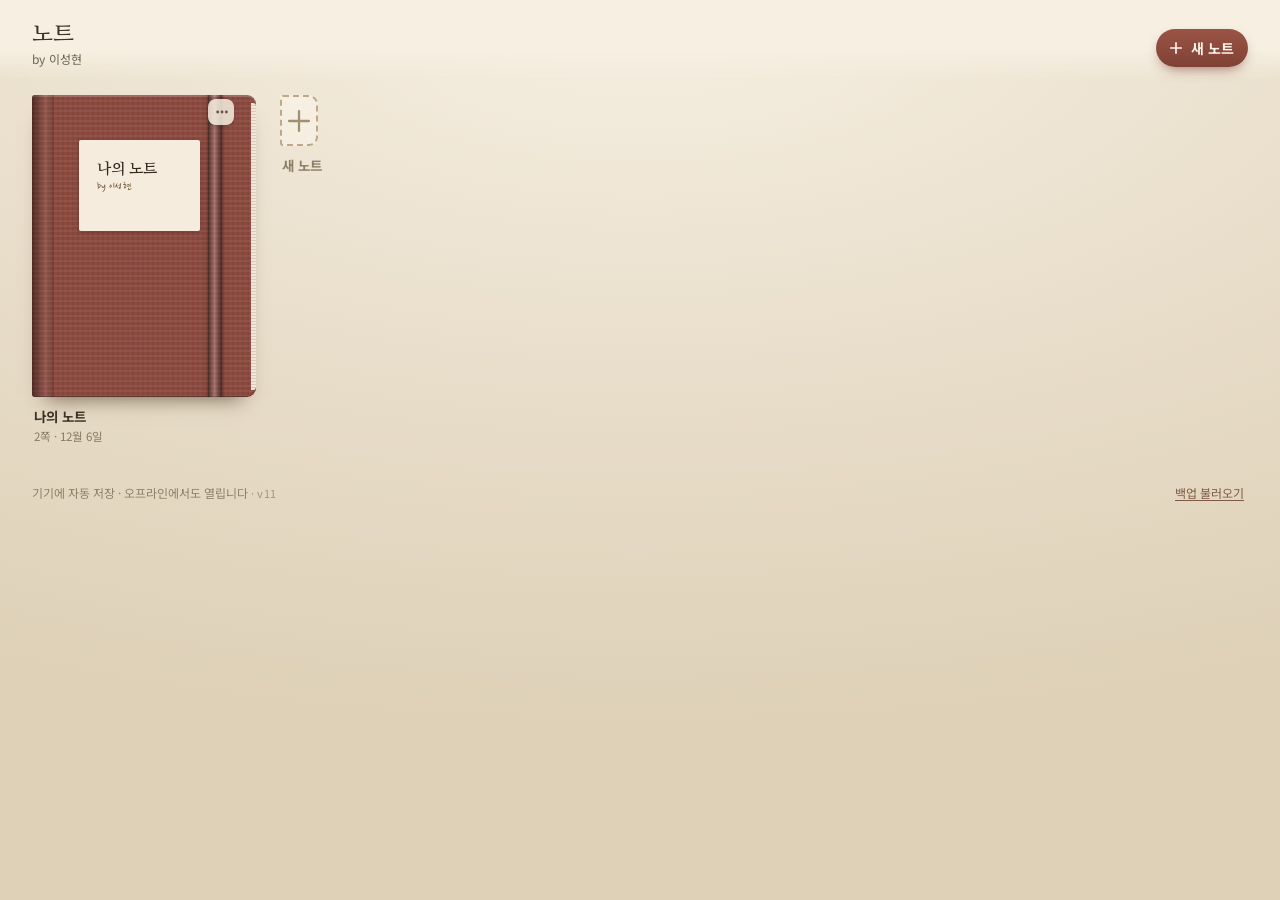
==== index.html @ e2343efb "하단 바를 넓은 화면(540px~)에서 한 줄로 압축(v11) — 색·굵기 팝오버, 보기 순환 버튼, 캐시 v11" ====
<!doctype html>
<html lang="ko">
<head>
<meta charset="utf-8" />
<meta name="viewport" content="width=device-width, initial-scale=1, maximum-scale=1, viewport-fit=cover" />
<title>노트</title>
<meta name="theme-color" content="#f3ece0" />
<meta name="description" content="종이 노트 감성의 타이핑 + 손그림 노트. 오프라인에서도 열리는 나만의 노트." />
<link rel="manifest" href="manifest.json" />
<link rel="icon" href="icon-192.png" />
<link rel="apple-touch-icon" href="apple-touch-icon.png" />
<meta name="apple-mobile-web-app-capable" content="yes" />
<meta name="mobile-web-app-capable" content="yes" />
<meta name="apple-mobile-web-app-status-bar-style" content="default" />
<meta name="apple-mobile-web-app-title" content="노트" />
<link rel="preconnect" href="https://fonts.googleapis.com" />
<link rel="preconnect" href="https://fonts.gstatic.com" crossorigin />
<link href="https://fonts.googleapis.com/css2?family=Noto+Sans+KR:wght@400;500;700&family=Nanum+Myeongjo:wght@400;700&family=Nanum+Pen+Script&family=Gaegu:wght@400;700&family=Gowun+Dodum&display=swap" rel="stylesheet" />
<link rel="stylesheet" href="styles.css?v=11" />
</head>
<body>

<svg id="sprite" aria-hidden="true" focusable="false">
  <symbol id="i-cursor" viewBox="0 0 24 24"><path d="M5 3.5 19 11l-6.2 1.2L10 18.5z"/><path d="M4.5 4.5 18 11.4"/></symbol>
  <symbol id="i-text" viewBox="0 0 24 24"><path d="M5 6.5V5h14v1.5"/><path d="M12 5v14"/><path d="M8.5 19h7"/></symbol>
  <symbol id="i-pen" viewBox="0 0 24 24"><path d="M3 21l4.2-1.1L20 7.1 16.9 4 4.1 16.8 3 21z"/><path d="M15.2 5.7 18.3 8.8"/></symbol>
  <symbol id="i-hl" viewBox="0 0 24 24"><path d="M4 20h7"/><path d="M8.5 16.5 16 9l-3-3-7.5 7.5z"/><path d="M16 9l2.6-2.6a2.1 2.1 0 0 0-3-3L13 6l3 3z"/></symbol>
  <symbol id="i-eraser" viewBox="0 0 24 24"><path d="M9.5 19.5 3.9 14a1.6 1.6 0 0 1 0-2.3l6.6-6.6a1.6 1.6 0 0 1 2.3 0l4.6 4.6a1.6 1.6 0 0 1 0 2.3l-6.4 6.4z"/><path d="M6.6 10.6 13 17"/><path d="M9.5 19.5H20"/></symbol>
  <symbol id="i-undo" viewBox="0 0 24 24"><path d="M9 14 4 9l5-5"/><path d="M4 9h9.5a6.5 6.5 0 0 1 0 13H8"/></symbol>
  <symbol id="i-redo" viewBox="0 0 24 24"><path d="m15 14 5-5-5-5"/><path d="M20 9h-9.5a6.5 6.5 0 0 0 0 13H16"/></symbol>
  <symbol id="i-plus" viewBox="0 0 24 24"><path d="M12 5v14"/><path d="M5 12h14"/></symbol>
  <symbol id="i-search" viewBox="0 0 24 24"><circle cx="10.5" cy="10.5" r="6"/><path d="m15 15 5 5"/></symbol>
  <symbol id="i-toc" viewBox="0 0 24 24"><path d="M4 6h16"/><path d="M4 12h16"/><path d="M4 18h16"/></symbol>
  <symbol id="i-more" viewBox="0 0 24 24"><circle cx="5.5" cy="12" r="1.3"/><circle cx="12" cy="12" r="1.3"/><circle cx="18.5" cy="12" r="1.3"/></symbol>
  <symbol id="i-back" viewBox="0 0 24 24"><path d="M14.5 19 7.5 12l7-7"/></symbol>
  <symbol id="i-left" viewBox="0 0 24 24"><path d="M14.5 19 7.5 12l7-7"/></symbol>
  <symbol id="i-right" viewBox="0 0 24 24"><path d="m9.5 19 7-7-7-7"/></symbol>
  <symbol id="i-check" viewBox="0 0 24 24"><path d="m4.5 12.5 5 5 10-11"/></symbol>
  <symbol id="i-list" viewBox="0 0 24 24"><path d="m4 7 1.6 1.6L8.5 5.7"/><path d="m4 16 1.6 1.6 2.9-2.9"/><path d="M11.5 7.5H20"/><path d="M11.5 16.5H20"/></symbol>
  <symbol id="i-cal" viewBox="0 0 24 24"><rect x="3.5" y="5.5" width="17" height="15" rx="2.5"/><path d="M3.5 10.2h17"/><path d="M8 3.5v4"/><path d="M16 3.5v4"/></symbol>
  <symbol id="i-img" viewBox="0 0 24 24"><rect x="3.5" y="4.5" width="17" height="15" rx="2.5"/><circle cx="9" cy="10" r="1.7"/><path d="m4.5 18 5-5.2 4 4.2 2.6-2.6 4.4 4.4"/></symbol>
  <symbol id="i-trash" viewBox="0 0 24 24"><path d="M4.5 6.5h15"/><path d="M9.5 6.5V4h5v2.5"/><path d="M6.5 6.5 7.5 20h9l1-13.5"/><path d="M10.5 10v6"/><path d="M13.5 10v6"/></symbol>
  <symbol id="i-close" viewBox="0 0 24 24"><path d="m6 6 12 12"/><path d="m18 6-12 12"/></symbol>
  <symbol id="i-down" viewBox="0 0 24 24"><path d="M12 4v11"/><path d="m7.5 11 4.5 4.5L16.5 11"/><path d="M5 20h14"/></symbol>
  <symbol id="i-up" viewBox="0 0 24 24"><path d="M12 20V9"/><path d="M7.5 13 12 8.5l4.5 4.5"/><path d="M5 4h14"/></symbol>
  <symbol id="i-print" viewBox="0 0 24 24"><path d="M7 9V4h10v5"/><rect x="3.5" y="9" width="17" height="7.5" rx="2"/><path d="M7 16.5h10V21H7z"/></symbol>
  <symbol id="i-gear" viewBox="0 0 24 24"><circle cx="12" cy="12" r="3.2"/><path d="M12 3.5v2M12 18.5v2M3.5 12h2M18.5 12h2M6 6l1.4 1.4M16.6 16.6 18 18M18 6l-1.4 1.4M7.4 16.6 6 18"/></symbol>
  <symbol id="i-book" viewBox="0 0 24 24"><path d="M4 5.5A2 2 0 0 1 6 3.5h13v17H6a2 2 0 0 0-2 2z"/><path d="M4 18.5A2 2 0 0 1 6 16.5h13"/></symbol>
  <symbol id="i-fullscreen" viewBox="0 0 24 24"><path d="M9.5 3.5H3.5v6"/><path d="M14.5 3.5h6v6"/><path d="M14.5 20.5h6v-6"/><path d="M9.5 20.5h-6v-6"/></symbol>
  <symbol id="i-unfullscreen" viewBox="0 0 24 24"><path d="M3.5 9.5h6v-6"/><path d="M20.5 9.5h-6v-6"/><path d="M20.5 14.5h-6v6"/><path d="M3.5 14.5h6v6"/></symbol>
  <symbol id="i-grip" viewBox="0 0 24 24"><circle cx="9" cy="7" r="1.2"/><circle cx="15" cy="7" r="1.2"/><circle cx="9" cy="12" r="1.2"/><circle cx="15" cy="12" r="1.2"/><circle cx="9" cy="17" r="1.2"/><circle cx="15" cy="17" r="1.2"/></symbol>
</svg>

<div id="app">

  <!-- ═══════════ 책장 ═══════════ -->
  <section id="shelfView" class="view shelf-view">
    <header class="shelf-head">
      <div class="shelf-title">
        <div class="brand">노트</div>
        <div class="brand-sub">by 이성현</div>
      </div>
      <button id="btnNewBook" class="btn-new" type="button">
        <svg class="ico"><use href="#i-plus"/></svg><span>새 노트</span>
      </button>
    </header>
    <div id="bookGrid" class="book-grid" role="list"></div>
    <div id="shelfEmpty" class="shelf-empty" hidden>
      <p>아직 노트가 없어요.</p>
      <button class="btn-new" type="button" id="btnNewBook2">
        <svg class="ico"><use href="#i-plus"/></svg><span>첫 노트 만들기</span>
      </button>
    </div>
    <footer class="shelf-foot">
      <span class="shelf-hint">기기에 자동 저장 · 오프라인에서도 열립니다<span id="appVer" class="app-version">· v11</span></span>
      <button id="btnImportTop" class="link-btn" type="button">백업 불러오기</button>
    </footer>
  </section>

  <!-- ═══════════ 노트 ═══════════ -->
  <section id="noteView" class="view note-view" hidden>
    <header class="note-head">
      <button id="btnBack" class="icon-btn" type="button" aria-label="책장으로">
        <svg class="ico"><use href="#i-back"/></svg>
      </button>
      <div class="note-title-wrap">
        <div id="noteTitle" class="note-title" tabindex="0" role="button" aria-label="노트 제목 바꾸기">노트</div>
        <div id="noteSub" class="note-sub">1쪽</div>
      </div>
      <button id="btnSearch" class="icon-btn" type="button" aria-label="검색">
        <svg class="ico"><use href="#i-search"/></svg>
      </button>
      <button id="btnToc" class="icon-btn" type="button" aria-label="목차">
        <svg class="ico"><use href="#i-toc"/></svg>
      </button>
      <button id="btnMenu" class="icon-btn" type="button" aria-label="더보기">
        <svg class="ico"><use href="#i-more"/></svg>
      </button>
      <button id="btnBarsCollapse" class="icon-btn" type="button" aria-label="바 접기" title="바 접기 (전체 화면)">
        <svg class="ico"><use href="#i-fullscreen"/></svg>
      </button>
    </header>

    <div id="stage" class="stage">
      <div id="spread" class="spread"></div>
    </div>

    <div class="toolbar">
      <div class="tools" role="toolbar" aria-label="도구">
        <button class="tool" data-tool="select" type="button" aria-label="선택/이동">
          <svg class="ico"><use href="#i-cursor"/></svg><span>선택</span>
        </button>
        <button class="tool" data-tool="text" type="button" aria-label="타이핑">
          <svg class="ico"><use href="#i-text"/></svg><span>타이핑</span>
        </button>
        <button class="tool" data-tool="pen" type="button" aria-label="펜">
          <svg class="ico"><use href="#i-pen"/></svg><span>펜</span>
        </button>
        <button class="tool" data-tool="hl" type="button" aria-label="형광펜">
          <svg class="ico"><use href="#i-hl"/></svg><span>형광펜</span>
        </button>
        <button class="tool" data-tool="eraser" type="button" aria-label="지우개">
          <svg class="ico"><use href="#i-eraser"/></svg><span>지우개</span>
        </button>
        <button id="btnStyle" class="tool style-btn" type="button" aria-label="색·굵기" aria-haspopup="dialog" aria-expanded="false" title="색·굵기">
          <span class="style-prev"><span class="style-dot"></span></span>
          <span class="style-cap">색</span>
        </button>
        <span class="tool-sep" aria-hidden="true"></span>
        <button id="btnInsert" class="tool" type="button" aria-label="삽입">
          <svg class="ico"><use href="#i-plus"/></svg><span>삽입</span>
        </button>
        <span class="tool-grow"></span>
        <button id="btnUndo" class="tool" type="button" aria-label="실행 취소">
          <svg class="ico"><use href="#i-undo"/></svg>
        </button>
        <button id="btnRedo" class="tool" type="button" aria-label="다시 실행">
          <svg class="ico"><use href="#i-redo"/></svg>
        </button>
      </div>
      <div id="optRow" class="opt-row"></div>
      <div class="pager">
        <div class="pager-nav">
          <button id="btnPrev" class="page-btn" type="button" aria-label="이전 페이지">
            <svg class="ico"><use href="#i-left"/></svg>
          </button>
          <button id="pageLabel" class="page-label" type="button">1 / 2</button>
          <button id="btnNext" class="page-btn" type="button" aria-label="다음 페이지">
            <svg class="ico"><use href="#i-right"/></svg>
          </button>
          <button id="btnAddPage" class="page-add" type="button">
            <svg class="ico"><use href="#i-plus"/></svg><span>쪽</span>
          </button>
        </div>
        <div id="viewSwitch" class="view-switch" role="group" aria-label="보기 방식">
          <button type="button" data-view="auto" aria-pressed="true" title="화면 크기에 맞춰 자동">자동</button>
          <button type="button" data-view="two" aria-pressed="false" title="두 쪽 나란히">2쪽</button>
          <button type="button" data-view="one" aria-pressed="false" title="한 쪽만">1쪽</button>
        </div>
        <button id="btnViewCycle" class="view-cycle" type="button" aria-label="보기 방식 바꾸기" title="보기 방식 바꾸기">2쪽</button>
      </div>
    </div>

    <button id="btnBarsExpand" class="bars-restore" type="button" aria-label="바 펴기" title="바 펴기">
      <svg class="ico"><use href="#i-unfullscreen"/></svg><span>바 펴기</span>
    </button>
  </section>
</div>

<!-- ═══════════ 오버레이 ═══════════ -->
<div id="scrim" class="scrim" hidden></div>

<!-- 삽입 메뉴 -->
<div id="insertMenu" class="popover" hidden>
  <button type="button" data-insert="check"><svg class="ico"><use href="#i-list"/></svg>체크리스트</button>
  <button type="button" data-insert="date"><svg class="ico"><use href="#i-cal"/></svg>오늘 날짜</button>
  <button type="button" data-insert="photo"><svg class="ico"><use href="#i-img"/></svg>사진</button>
</div>

<!-- 더보기 메뉴 -->
<div id="moreMenu" class="popover" hidden>
  <button type="button" data-more="settings"><svg class="ico"><use href="#i-gear"/></svg>노트 설정</button>
  <button type="button" data-more="png"><svg class="ico"><use href="#i-img"/></svg>현재 페이지 PNG</button>
  <button type="button" data-more="print"><svg class="ico"><use href="#i-print"/></svg>인쇄 / PDF</button>
  <button type="button" data-more="export"><svg class="ico"><use href="#i-down"/></svg>백업 내보내기 (JSON)</button>
  <button type="button" data-more="import"><svg class="ico"><use href="#i-up"/></svg>백업 불러오기</button>
  <hr />
  <button type="button" data-more="delete" class="danger"><svg class="ico"><use href="#i-trash"/></svg>노트 삭제</button>
</div>

<!-- 색·굵기 팝오버(넓은 화면에서 하단 바를 한 줄로 쓰기 위해) -->
<div id="stylePopover" class="style-popover" role="dialog" aria-label="색·굵기" hidden></div>

<!-- 표지 ⋯ 메뉴 -->
<div id="bookMenu" class="popover" hidden>
  <button type="button" data-book="rename"><svg class="ico"><use href="#i-text"/></svg>이름 바꾸기</button>
  <button type="button" data-book="design"><svg class="ico"><use href="#i-gear"/></svg>표지 · 속지</button>
  <button type="button" data-book="delete" class="danger"><svg class="ico"><use href="#i-trash"/></svg>노트 삭제</button>
</div>

<!-- 노트 설정 시트 -->
<div id="settingsSheet" class="sheet" hidden>
  <div class="sheet-head">
    <h3>노트 설정</h3>
    <button class="icon-btn" type="button" data-close-sheet aria-label="닫기">
      <svg class="ico"><use href="#i-close"/></svg>
    </button>
  </div>
  <div class="sheet-body">
    <label class="field">
      <span>제목</span>
      <input id="setTitle" type="text" maxlength="40" autocomplete="off" />
    </label>

    <div class="field">
      <span>표지 색</span>
      <div id="setColors" class="swatches cover-swatches"></div>
    </div>

    <div class="field">
      <span>표지 무늬</span>
      <div id="setPatterns" class="chips patterns"></div>
    </div>

    <div class="field">
      <span>속지</span>
      <div id="setPaper" class="chips papers"></div>
    </div>

    <div class="field">
      <span>종이색</span>
      <div id="setPaperColor" class="chips paper-colors"></div>
    </div>
    <p class="hint">속지와 종이색은 이 노트의 모든 쪽에 똑같이 적용됩니다.</p>
  </div>
</div>

<!-- 목차 서랍 -->
<div id="tocDrawer" class="drawer" hidden>
  <div class="drawer-head">
    <h3>목차</h3>
    <div class="drawer-actions">
      <button id="tocAddPage" class="text-btn" type="button">
        <svg class="ico"><use href="#i-plus"/></svg>쪽 추가
      </button>
      <button class="icon-btn" type="button" data-close-drawer aria-label="닫기">
        <svg class="ico"><use href="#i-close"/></svg>
      </button>
    </div>
  </div>
  <div id="tocList" class="toc-list"></div>
</div>

<!-- 검색 -->
<div id="searchModal" class="modal" hidden>
  <div class="modal-box">
    <div class="search-row">
      <svg class="ico"><use href="#i-search"/></svg>
      <input id="searchInput" type="search" placeholder="노트 안에서 찾기" autocomplete="off" />
      <button class="icon-btn" type="button" data-close-search aria-label="닫기">
        <svg class="ico"><use href="#i-close"/></svg>
      </button>
    </div>
    <div id="searchResults" class="search-results"></div>
  </div>
</div>

<!-- 미리보기/이름 입력 등 공용 프롬프트 -->
<div id="promptModal" class="modal" hidden>
  <div class="modal-box prompt-box">
    <h3 id="promptTitle">제목</h3>
    <input id="promptInput" type="text" autocomplete="off" />
    <div class="prompt-actions">
      <button id="promptCancel" class="text-btn" type="button">취소</button>
      <button id="promptOk" class="btn-solid" type="button">저장</button>
    </div>
  </div>
</div>

<!-- 확인 -->
<div id="confirmModal" class="modal" hidden>
  <div class="modal-box prompt-box">
    <h3 id="confirmTitle">확인</h3>
    <p id="confirmText" class="confirm-text"></p>
    <div class="prompt-actions">
      <button id="confirmCancel" class="text-btn" type="button">취소</button>
      <button id="confirmOk" class="btn-solid danger" type="button">삭제</button>
    </div>
  </div>
</div>

<!-- 뒤로가기 → 앱 종료 확인 -->
<div id="exitModal" class="modal" hidden>
  <div class="modal-box prompt-box exit-box" role="dialog" aria-modal="true" aria-labelledby="exitTitle" aria-describedby="exitText">
    <h3 id="exitTitle">노트 앱을 종료할까요?</h3>
    <p id="exitText" class="confirm-text">쓰던 내용은 이 기기에 자동으로 저장됐어요. 다음에 열면 그대로 이어서 쓸 수 있습니다.</p>
    <div class="prompt-actions">
      <button id="exitClose" class="btn-solid" type="button">계속 쓰기</button>
      <button id="exitQuit" class="text-btn" type="button">종료</button>
    </div>
  </div>
</div>

<div id="toast" class="toast" hidden></div>

<input id="photoInput" type="file" accept="image/*" multiple hidden />
<input id="importInput" type="file" accept="application/json,.json" hidden />

<div id="printArea"></div>

<script src="app.js?v=11"></script>
</body>
</html>
---- styles.css ----
/* ══════════════════════════════════════════════════
   TypeDraw 노트 — 종이 노트 PWA
   ══════════════════════════════════════════════════ */

:root {
  --bg: #ece3d3;
  --bg-2: #f6efe1;
  --ink: #2b2822;
  --ink-soft: #6b6252;
  --line: #d9cbb1;
  --accent: #8c4a3f;
  --accent-soft: #b06a5b;
  --paper: #fbf6e9;
  --paper-rule: rgba(126, 112, 82, 0.28);
  --shadow-card: 0 10px 24px -14px rgba(70, 48, 22, 0.55), 0 1px 0 rgba(255, 255, 255, 0.5) inset;
  --radius: 12px;
  --font-ui: "Noto Sans KR", system-ui, -apple-system, "Apple SD Gothic Neo", "Malgun Gothic", sans-serif;
}

* { box-sizing: border-box; -webkit-tap-highlight-color: transparent; }

#sprite { position: absolute; width: 0; height: 0; overflow: hidden; }

html, body {
  height: 100%;
  margin: 0;
}

body {
  font-family: var(--font-ui);
  color: var(--ink);
  background:
    radial-gradient(120% 80% at 50% 0%, #f6efe2 0%, #e8ddc9 55%, #ded1b8 100%);
  overscroll-behavior: none;
  -webkit-font-smoothing: antialiased;
}

#app {
  height: 100vh;
  height: 100dvh;
  display: flex;
  flex-direction: column;
  min-height: 0;
}

.view { flex: 1; display: flex; flex-direction: column; min-height: 0; }
[hidden] { display: none !important; }

.ico { width: 22px; height: 22px; fill: none; stroke: currentColor; stroke-width: 1.8; stroke-linecap: round; stroke-linejoin: round; flex: none; }

/* ═══════════ 책장 ═══════════ */

.shelf-view { overflow-y: auto; -webkit-overflow-scrolling: touch; }

.shelf-head {
  position: sticky;
  top: 0;
  z-index: 5;
  display: flex;
  align-items: flex-end;
  justify-content: space-between;
  gap: 12px;
  padding: calc(14px + env(safe-area-inset-top)) 20px 12px;
  background: linear-gradient(#f6efe2 60%, rgba(246, 239, 226, 0));
  backdrop-filter: blur(6px);
}

.brand {
  font-family: "Nanum Myeongjo", serif;
  font-size: 22px;
  font-weight: 700;
  letter-spacing: -0.02em;
  color: #3d3327;
}
.brand-dot { color: var(--accent); margin: 0 3px; }
.brand-sub {
  margin-top: 2px;
  font-size: 12px;
  color: var(--ink-soft);
  letter-spacing: 0.02em;
}

.btn-new {
  display: inline-flex;
  align-items: center;
  gap: 6px;
  padding: 9px 14px 9px 11px;
  border: 0;
  border-radius: 999px;
  background: linear-gradient(#9a5445, #7f4136);
  color: #fff6ea;
  font-family: var(--font-ui);
  font-size: 14px;
  font-weight: 700;
  box-shadow: 0 6px 14px -6px rgba(120, 55, 40, 0.8);
  cursor: pointer;
}
.btn-new .ico { width: 18px; height: 18px; stroke-width: 2.2; }
.btn-new:active { transform: translateY(1px); }

.book-grid {
  display: grid;
  grid-template-columns: repeat(auto-fill, minmax(148px, 1fr));
  gap: 26px 20px;
  padding: 10px 20px 30px;
}

.book {
  display: flex;
  flex-direction: column;
  gap: 9px;
  background: none;
  border: 0;
  padding: 0;
  font-family: var(--font-ui);
  text-align: left;
  cursor: pointer;
  color: inherit;
}

.cover {
  position: relative;
  aspect-ratio: 3 / 4.05;
  border-radius: 3px 9px 9px 3px;
  background-color: var(--c, #8c4a3f);
  background-blend-mode: normal;
  box-shadow:
    0 14px 20px -14px rgba(60, 40, 20, 0.75),
    0 2px 0 rgba(255, 255, 255, 0.14) inset,
    0 -1px 0 rgba(0, 0, 0, 0.35) inset;
  overflow: hidden;
  transition: transform 0.18s ease, box-shadow 0.18s ease;
}
.book:hover .cover { transform: translateY(-3px) rotate(-0.5deg); box-shadow: 0 20px 26px -16px rgba(60, 40, 20, 0.8); }

.cover::before { /* 책등 */
  content: "";
  position: absolute;
  left: 0; top: 0; bottom: 0;
  width: 10%;
  background: linear-gradient(90deg, rgba(0, 0, 0, 0.42), rgba(255, 255, 255, 0.07) 62%, rgba(0, 0, 0, 0.16));
}

.cover::after { /* 종이 결 */
  content: "";
  position: absolute;
  right: 0; top: 2.5%; bottom: 2.5%;
  width: 5px;
  background: repeating-linear-gradient(180deg, #fdf8ea 0 2px, #e3d8bd 2px 3px);
  border-radius: 0 3px 3px 0;
  opacity: 0.9;
}

.cover .label {
  position: absolute;
  left: 21%;
  right: 25%;
  top: 15%;
  padding: 9% 8% 10%;
  min-height: 30%;
  border-radius: 2px;
  background: rgba(252, 246, 232, 0.94);
  box-shadow: 0 1px 4px rgba(0, 0, 0, 0.22);
  display: flex;
  flex-direction: column;
  justify-content: flex-start;
  gap: 6%;
  overflow: hidden;
}
.cover .label .name {
  font-family: "Nanum Myeongjo", serif;
  font-size: clamp(13px, 4.2vw, 15px);
  font-weight: 700;
  line-height: 1.25;
  color: #34291d;
  display: -webkit-box;
  -webkit-line-clamp: 3;
  -webkit-box-orient: vertical;
  overflow: hidden;
  word-break: break-word;
}
.cover .label .by {
  font-family: "Nanum Pen Script", "Gowun Dodum", cursive;
  font-size: clamp(10px, 3.4vw, 12px);
  color: #7a6142;
  letter-spacing: 0.01em;
}

.cover .band {
  position: absolute;
  right: 15%;
  top: -3%;
  bottom: -3%;
  width: 6.5%;
  border-radius: 2px;
  background: linear-gradient(90deg, rgba(0, 0, 0, 0.45), rgba(255, 255, 255, 0.22) 45%, rgba(0, 0, 0, 0.5));
  box-shadow: 0 1px 4px rgba(0, 0, 0, 0.4);
}

/* 표지 무늬 */
.pat-linen { background-image:
  repeating-linear-gradient(0deg, rgba(255,255,255,0.055) 0 2px, transparent 2px 5px),
  repeating-linear-gradient(90deg, rgba(0,0,0,0.055) 0 2px, transparent 2px 5px); }
.pat-stripe { background-image: repeating-linear-gradient(90deg, transparent 0 10px, rgba(255,255,255,0.13) 10px 12px); }
.pat-dot { background-image: radial-gradient(rgba(255,255,255,0.22) 1.4px, transparent 1.8px); background-size: 15px 15px; }
.pat-kraft { background-image:
  repeating-linear-gradient(38deg, rgba(255,255,255,0.05) 0 1px, transparent 1px 6px),
  repeating-linear-gradient(-52deg, rgba(0,0,0,0.05) 0 1px, transparent 1px 7px); }

.book-meta { padding: 0 2px; }
.book-meta .t {
  font-size: 13.5px;
  font-weight: 700;
  color: #3b3226;
  white-space: nowrap;
  overflow: hidden;
  text-overflow: ellipsis;
}
.book-meta .s { margin-top: 2px; font-size: 11.5px; color: #857a64; }

.book-more {
  position: absolute;
  top: 4px;
  right: 22px;
  width: 26px;
  height: 26px;
  display: grid;
  place-items: center;
  border: 0;
  border-radius: 8px;
  background: rgba(250, 244, 230, 0.82);
  color: #5f5442;
  box-shadow: 0 1px 3px rgba(0, 0, 0, 0.25);
  z-index: 3;
}
.book-more .ico { width: 16px; height: 16px; }

.book.new .cover {
  display: grid;
  place-items: center;
  background: rgba(255, 252, 244, 0.42);
  border: 2px dashed #bda98a;
  box-shadow: none;
  color: #a18f72;
}
.book.new .cover::before, .book.new .cover::after { display: none; }
.book.new .ico { width: 34px; height: 34px; stroke-width: 1.6; }

.shelf-empty {
  padding: 40px 24px;
  text-align: center;
  color: var(--ink-soft);
}
.shelf-empty p { margin: 0 0 16px; font-size: 14px; }

.shelf-foot {
  display: flex;
  align-items: center;
  justify-content: space-between;
  gap: 10px;
  padding: 0 20px calc(18px + env(safe-area-inset-bottom));
  font-size: 12px;
  color: #8c8168;
}
.shelf-hint { display: inline-flex; align-items: baseline; flex-wrap: wrap; gap: 0 3px; }
.app-version {
  font-size: 11px;
  color: #a2957c;
  letter-spacing: 0.02em;
  white-space: nowrap;
}
.link-btn {
  border: 0;
  background: none;
  padding: 4px;
  color: #7d5a45;
  font-family: var(--font-ui);
  font-size: 12px;
  text-decoration: underline;
  text-underline-offset: 2px;
}

/* ═══════════ 노트 화면 ═══════════ */

.note-view { background: linear-gradient(#efe7d8, #e4d8c1); position: relative; overflow: hidden; }

.note-head {
  display: flex;
  align-items: center;
  gap: 2px;
  padding: calc(3px + env(safe-area-inset-top)) 6px 3px;
  background: linear-gradient(#f7f1e5, rgba(247, 241, 229, 0.75));
  border-bottom: 1px solid rgba(180, 160, 125, 0.35);
}

.icon-btn {
  display: grid;
  place-items: center;
  width: 40px;
  height: 40px;
  border: 0;
  border-radius: 10px;
  background: none;
  color: #5b5140;
  cursor: pointer;
}
.icon-btn:active { background: rgba(255, 255, 255, 0.6); }

.note-title-wrap { flex: 1; min-width: 0; padding: 0 4px; }
.note-title {
  font-family: "Nanum Myeongjo", serif;
  font-size: 16px;
  font-weight: 700;
  color: #3b3125;
  white-space: nowrap;
  overflow: hidden;
  text-overflow: ellipsis;
  cursor: pointer;
}
.note-sub { font-size: 11px; color: #8b7f67; margin-top: 1px; }

/* ── 상·하단 바 접기(전체 화면 몰입 보기) ── */
.note-head.bar-anim,
.toolbar.bar-anim {
  transition: height 0.3s cubic-bezier(0.4, 0, 0.2, 1),
              padding-top 0.3s cubic-bezier(0.4, 0, 0.2, 1),
              padding-bottom 0.3s cubic-bezier(0.4, 0, 0.2, 1),
              border-top-width 0.3s ease,
              border-bottom-width 0.3s ease,
              opacity 0.24s ease,
              transform 0.3s cubic-bezier(0.4, 0, 0.2, 1);
}

.note-view.bars-collapsed .note-head,
.note-view.bars-collapsed .toolbar {
  height: 0 !important;
  min-height: 0 !important;
  padding-top: 0 !important;
  padding-bottom: 0 !important;
  border-top-width: 0 !important;
  border-bottom-width: 0 !important;
  opacity: 0;
  overflow: hidden;
  pointer-events: none;
  will-change: height;
}
.note-view.bars-collapsed .note-head { transform: translateY(-6px); }
.note-view.bars-collapsed .toolbar { transform: translateY(8px); }

/* 접힌 동안 종이가 화면을 더 넓게 쓴다 */
.note-view.bars-collapsed .stage { padding: 2px; }

/* 접힘 상태에서만 뜨는 작은 복귀 버튼 */
.bars-restore {
  position: absolute;
  top: calc(3px + env(safe-area-inset-top));
  right: 8px;
  z-index: 20;
  display: inline-flex;
  align-items: center;
  gap: 3px;
  height: 30px;
  padding: 0 10px 0 6px;
  border: 1px solid rgba(140, 120, 90, 0.4);
  border-radius: 999px;
  background: rgba(251, 246, 233, 0.62);
  color: #5b5140;
  font-family: var(--font-ui);
  font-size: 11.5px;
  font-weight: 500;
  line-height: 1;
  white-space: nowrap;
  -webkit-backdrop-filter: blur(6px);
  backdrop-filter: blur(6px);
  box-shadow: 0 2px 8px -3px rgba(60, 40, 20, 0.45);
  cursor: pointer;
  opacity: 0;
  visibility: hidden;
  pointer-events: none;
  transform: translateY(-6px) scale(0.96);
  transition: opacity 0.22s ease, transform 0.22s ease, background 0.2s ease, visibility 0s linear 0.3s;
}
.bars-restore .ico { width: 16px; height: 16px; }
.note-view.bars-collapsed .bars-restore {
  opacity: 0.8;
  visibility: visible;
  pointer-events: auto;
  transform: none;
  transition: opacity 0.22s ease, transform 0.22s ease, background 0.2s ease, visibility 0s linear 0s;
}
.note-view.bars-collapsed .bars-restore:hover,
.note-view.bars-collapsed .bars-restore:active { opacity: 1; background: rgba(251, 246, 233, 0.9); }

.stage {
  position: relative;
  flex: 1;
  min-height: 0;
  display: flex;
  align-items: center;
  justify-content: center;
  padding: 4px 6px;
  overflow: hidden;
  touch-action: none;
  transition: padding 0.3s cubic-bezier(0.4, 0, 0.2, 1);
}

.spread {
  display: flex;
  align-items: center;
  justify-content: center;
  gap: 0;
  width: 100%;
  height: 100%;
}

.slot { display: flex; align-items: center; justify-content: center; }

/* ── 책장 넘김(페이지 플립) ── */
.flip-layer {
  position: absolute;
  inset: 0;
  z-index: 30;
  overflow: hidden;
  pointer-events: auto;
  touch-action: none;
}
.flip-scene {
  position: absolute;
  inset: 0;
  perspective: 2200px;
  perspective-origin: 50% 50%;
}
.flip-under,
.flip-sheet { position: absolute; }
.flip-under { z-index: 1; }
.flip-sheet {
  z-index: 2;
  transform-style: preserve-3d;
  will-change: transform;
}
.flip-face {
  position: absolute;
  inset: 0;
  overflow: hidden;
  border-radius: 3px;
  background: var(--paper, #fbf6e9);
  box-shadow: 0 18px 44px -20px rgba(48, 30, 10, 0.6);
  backface-visibility: hidden;
  -webkit-backface-visibility: hidden;
}
.flip-face.back { transform: rotateY(180deg); }
.flip-face .page { box-shadow: none; border-radius: 3px; }
.flip-shade { position: absolute; inset: 0; pointer-events: none; }

/* ── 종이 한 쪽 ── */
.page {
  position: relative;
  flex: none;
  background-color: var(--paper, #fbf6e9);
  overflow: hidden;
  touch-action: none;
  user-select: none;
  -webkit-user-select: none;
  box-shadow: 0 10px 26px -16px rgba(50, 34, 14, 0.7), 0 0 0 1px rgba(120, 100, 70, 0.16);
  border-radius: 3px;
  isolation: isolate;
}

.spread.is-spread .slot.left .page {
  border-radius: 4px 0 0 4px;
  box-shadow: 0 12px 26px -16px rgba(50, 34, 14, 0.65), inset -14px 0 20px -16px rgba(60, 40, 15, 0.55);
}
.spread.is-spread .slot.right .page {
  border-radius: 0 4px 4px 0;
  box-shadow: 0 12px 26px -16px rgba(50, 34, 14, 0.65), inset 14px 0 20px -16px rgba(60, 40, 15, 0.55);
}

.page .bg { position: absolute; inset: 0; pointer-events: none; }

.page.lined .bg {
  background-image: repeating-linear-gradient(
    to bottom,
    transparent 0,
    transparent calc(var(--rule) - 1px),
    var(--rule-c) calc(var(--rule) - 1px),
    var(--rule-c) var(--rule)
  );
  background-position: 0 calc(var(--rule) - var(--rule) * 0.02);
}
.page.lined .bg::before {
  content: "";
  position: absolute;
  left: calc(var(--pscale) * 74px);
  top: 0; bottom: 0;
  width: 1px;
  background: rgba(196, 98, 88, 0.4);
}
.page.grid .bg {
  background-image:
    repeating-linear-gradient(to bottom, transparent 0 calc(var(--rule) - 1px), var(--rule-c) calc(var(--rule) - 1px), var(--rule-c) var(--rule)),
    repeating-linear-gradient(to right, transparent 0 calc(var(--rule) - 1px), var(--rule-c) calc(var(--rule) - 1px), var(--rule-c) var(--rule));
}
.page.dot .bg {
  background-image: radial-gradient(circle, var(--rule-c) 0, var(--rule-c) calc(var(--pscale) * 1.15px), transparent calc(var(--pscale) * 1.3px));
  background-size: var(--rule) var(--rule);
  background-position: calc(var(--rule) / 2) calc(var(--rule) / 2);
}

/* 종이색 */
.paper-cream { --paper: #fbf6e9; --rule-c: rgba(126, 112, 82, 0.3); }
.paper-white { --paper: #ffffff; --rule-c: rgba(120, 140, 168, 0.32); }
.paper-dark  { --paper: #2b2b2e; --rule-c: rgba(255, 255, 255, 0.14); }

.page .ink { position: absolute; inset: 0; width: 100%; height: 100%; display: block; }
.page .objects { position: absolute; inset: 0; pointer-events: none; }
.obj { pointer-events: auto; }
.spread.drawing .obj { pointer-events: none; }
.spread.drawing .obj .txt, .spread.drawing .obj .item, .spread.drawing .obj .chk-head { user-select: none; -webkit-user-select: none; }

.page .folio {
  position: absolute;
  left: 0; right: 0;
  bottom: calc(var(--pscale) * 14px);
  text-align: center;
  font-size: calc(var(--pscale) * 18px);
  color: rgba(90, 76, 52, 0.5);
  pointer-events: none;
  font-family: "Nanum Myeongjo", serif;
}
.page.paper-dark .folio { color: rgba(255, 255, 255, 0.35); }

/* 빈 쪽 안내 */
.page .hint-layer {
  position: absolute;
  inset: 0;
  display: grid;
  place-items: center;
  pointer-events: none;
  font-size: calc(var(--pscale) * 19px);
  color: rgba(110, 96, 70, 0.38);
  text-align: center;
  line-height: 1.7;
}
.page.paper-dark .hint-layer { color: rgba(255, 255, 255, 0.28); }

/* ── 객체 ── */
.obj { position: absolute; }
.obj .txt {
  outline: none;
  white-space: pre-wrap;
  user-select: text;
  -webkit-user-select: text;
  overflow-wrap: anywhere;
  line-height: 1.5;
  padding: calc(var(--pscale) * 4px) calc(var(--pscale) * 6px);
  border-radius: calc(var(--pscale) * 4px);
  min-height: 1em;
  cursor: text;
}
.obj.selected .txt { box-shadow: 0 0 0 1px rgba(90, 140, 230, 0.6); background: rgba(120, 170, 255, 0.07); }

.handle-bar {
  position: absolute;
  top: -28px;
  left: 0;
  display: none;
  align-items: center;
  gap: 2px;
  padding: 2px;
  border-radius: 9px;
  background: #2f2b25;
  box-shadow: 0 4px 12px rgba(0, 0, 0, 0.35);
  z-index: 30;
}
.obj.selected .handle-bar { display: flex; }
.handle-bar button {
  display: grid;
  place-items: center;
  width: 24px; height: 24px;
  border: 0;
  border-radius: 7px;
  background: none;
  color: #f4ecdd;
  cursor: pointer;
}
.handle-bar button:active { background: rgba(255, 255, 255, 0.18); }
.handle-bar .ico { width: 14px; height: 14px; stroke-width: 2; }
.handle-bar .grip { cursor: grab; touch-action: none; }
.handle-bar .grip:active { cursor: grabbing; }

.size-handle {
  position: absolute;
  right: -7px; bottom: -7px;
  width: 16px; height: 16px;
  display: none;
  border-radius: 50%;
  background: #fff;
  border: 2px solid #4a6fbf;
  box-shadow: 0 1px 4px rgba(0, 0, 0, 0.3);
  touch-action: none;
  cursor: nwse-resize;
  z-index: 30;
}
.obj.selected .size-handle { display: block; }

/* 체크리스트 */
.obj-check {
  border-radius: calc(var(--pscale) * 8px);
  background: rgba(255, 255, 255, 0.42);
  padding: calc(var(--pscale) * 10px) calc(var(--pscale) * 12px);
  box-shadow: 0 0 0 1px rgba(120, 100, 70, 0.22);
}
.page.paper-dark .obj-check { background: rgba(255, 255, 255, 0.07); box-shadow: 0 0 0 1px rgba(255, 255, 255, 0.16); }
.obj-check .chk-head {
  font-family: var(--font-ui);
  font-weight: 700;
  user-select: text;
  -webkit-user-select: text;
  font-size: calc(var(--pscale) * 24px);
  outline: none;
  padding-bottom: calc(var(--pscale) * 4px);
  border-bottom: 1px solid rgba(120, 100, 70, 0.22);
  margin-bottom: calc(var(--pscale) * 6px);
}
.obj-check ul { list-style: none; margin: 0; padding: 0; }
.obj-check li {
  display: flex;
  align-items: flex-start;
  gap: calc(var(--pscale) * 8px);
  padding: calc(var(--pscale) * 3px) 0;
}
.obj-check input[type="checkbox"] {
  width: calc(var(--pscale) * 22px);
  height: calc(var(--pscale) * 22px);
  margin-top: calc(var(--pscale) * 5px);
  accent-color: #8c4a3f;
  flex: none;
}
.obj-check .item {
  flex: 1;
  outline: none;
  user-select: text;
  -webkit-user-select: text;
  font-size: calc(var(--pscale) * 24px);
  line-height: 1.45;
  overflow-wrap: anywhere;
}
.obj-check .item.done { text-decoration: line-through; opacity: 0.55; }
.obj-check .row-del {
  border: 0; background: none; color: inherit; opacity: 0.35;
  font-size: calc(var(--pscale) * 22px); cursor: pointer; padding: 0 2px;
}
.obj-check .row-del:hover { opacity: 0.8; }
.obj-check .chk-add {
  margin-top: calc(var(--pscale) * 6px);
  border: 0;
  background: none;
  color: #8c6a4a;
  font-family: var(--font-ui);
  font-size: calc(var(--pscale) * 20px);
  cursor: pointer;
  padding: 0;
}

/* 사진 */
.obj-image img {
  display: block;
  width: 100%;
  height: auto;
  border-radius: calc(var(--pscale) * 3px);
  box-shadow: 0 calc(var(--pscale) * 3px) calc(var(--pscale) * 10px) rgba(0, 0, 0, 0.22);
}

/* ── 툴바 ── */
.toolbar {
  background: linear-gradient(#f8f2e6, #efe5d3);
  border-top: 1px solid rgba(180, 160, 125, 0.45);
  padding: 4px 8px calc(3px + env(safe-area-inset-bottom));
  box-shadow: 0 -6px 18px -14px rgba(60, 40, 20, 0.6);
}

.tools { display: flex; align-items: center; gap: 2px; overflow-x: auto; scrollbar-width: none; }
.tools::-webkit-scrollbar { display: none; }

.tool {
  display: flex;
  flex-direction: column;
  align-items: center;
  justify-content: center;
  gap: 1px;
  min-width: 48px;
  height: 44px;
  padding: 0 4px;
  border: 0;
  border-radius: 10px;
  background: none;
  color: #5f5542;
  font-family: var(--font-ui);
  font-size: 10.5px;
  font-weight: 500;
  cursor: pointer;
  flex: none;
}
.tool .ico { width: 21px; height: 21px; }
.tool.active {
  background: #fffaf0;
  color: var(--accent);
  box-shadow: 0 1px 3px rgba(0, 0, 0, 0.14), inset 0 0 0 1.5px rgba(140, 74, 63, 0.3);
}
.tool:disabled { opacity: 0.35; }
.tool-grow { flex: 1; }
.tool-sep { width: 1px; height: 26px; background: rgba(150, 130, 100, 0.35); margin: 0 3px; flex: none; }

/* 색·굵기 압축 버튼(넓은 화면에서만 보인다) */
.style-btn { display: none; }
.style-prev { display: grid; place-items: center; width: 22px; height: 22px; }
.style-dot {
  display: block;
  width: 15px; height: 15px;
  border-radius: 50%;
  background: #2b2b2b;
  box-shadow: 0 0 0 1.5px rgba(255, 255, 255, 0.95), 0 0 0 2.5px rgba(120, 100, 70, 0.35);
}
.style-dot.is-text { font-size: 13px; font-weight: 700; line-height: 1; text-align: center; font-family: "Nanum Myeongjo", serif; box-shadow: none; background: none; width: 18px; height: 18px; }
.style-dot.is-eraser { background: linear-gradient(135deg, #fffdf8 45%, #c9bda6 55%); box-shadow: 0 0 0 1.5px rgba(140, 120, 90, 0.6); }
.style-cap { font-size: 9px; line-height: 1.1; color: #6f6553; }
.style-btn[aria-expanded="true"] {
  background: #fffaf0;
  color: var(--accent);
  box-shadow: 0 1px 3px rgba(0, 0, 0, 0.14), inset 0 0 0 1.5px rgba(140, 74, 63, 0.3);
}

/* 보기 방식 순환 버튼(넓은 화면에서만 보인다) */
.view-cycle {
  display: none;
  align-items: center;
  justify-content: center;
  min-width: 44px;
  height: 30px;
  padding: 0 9px;
  border-radius: 999px;
  border: 1px solid rgba(140, 120, 90, 0.45);
  background: #fffdf7;
  font-family: var(--font-ui);
  font-size: 12px;
  font-weight: 600;
  color: #5b5142;
  cursor: pointer;
  flex: none;
  white-space: nowrap;
}
.view-cycle:active { background: #f4ebda; }

/* 색·굵기 팝오버 */
.style-popover {
  position: fixed;
  z-index: 60;
  display: flex;
  flex-direction: column;
  gap: 7px;
  padding: 9px 11px;
  border-radius: 14px;
  background: #fffdf8;
  box-shadow: 0 18px 40px -16px rgba(50, 35, 15, 0.6), 0 0 0 1px rgba(140, 120, 90, 0.18);
  animation: pop 0.12s ease-out;
  max-width: calc(100vw - 16px);
}
.style-popover .pop-row { display: flex; align-items: center; gap: 9px; }
.style-popover .pop-label { flex: none; width: 24px; font-size: 11px; color: #8a7d64; }
.style-popover .opt-group { flex-wrap: wrap; gap: 6px; }
.style-popover .swatch { width: 26px; height: 26px; }
.style-popover .width-btn { height: 28px; }

.opt-row {
  display: flex;
  align-items: center;
  gap: 8px;
  padding: 2px 2px 1px;
  overflow-x: auto;
  scrollbar-width: none;
  min-height: 0;
}
.opt-row:empty { display: none; }
.opt-row::-webkit-scrollbar { display: none; }

.opt-group { display: flex; align-items: center; gap: 5px; flex: none; }
.opt-label { font-size: 11px; color: #8a7d64; flex: none; }

.swatch {
  width: 24px; height: 24px;
  border-radius: 50%;
  border: 2px solid rgba(255, 255, 255, 0.9);
  box-shadow: 0 0 0 1px rgba(120, 100, 70, 0.35);
  padding: 0;
  cursor: pointer;
  flex: none;
}
.swatch.active { box-shadow: 0 0 0 2px var(--accent); }

.width-btn {
  min-width: 30px; height: 26px;
  border-radius: 7px;
  border: 1px solid rgba(140, 120, 90, 0.4);
  background: #fffdf7;
  display: grid;
  place-items: center;
  padding: 0 4px;
  cursor: pointer;
  flex: none;
}
.width-btn.active { border-color: var(--accent); background: #fff5e6; }
.width-btn span { display: block; background: #3a342b; border-radius: 99px; }

.chip {
  flex: none;
  height: 28px;
  padding: 0 10px;
  border-radius: 999px;
  border: 1px solid rgba(140, 120, 90, 0.4);
  background: #fffdf7;
  color: #4e4636;
  font-family: var(--font-ui);
  font-size: 12px;
  cursor: pointer;
  display: inline-flex;
  align-items: center;
  gap: 5px;
}
.chip.active { border-color: var(--accent); background: #f9e9dd; color: #7d3f33; font-weight: 700; }
.chip .ico { width: 15px; height: 15px; }

.font-chip { font-size: 13px; padding: 0 9px; }

/* ── 페이지 이동 ── */
.pager {
  display: flex;
  align-items: center;
  justify-content: center;
  flex-wrap: wrap;
  gap: 4px 10px;
  padding: 0;
}
.pager-nav {
  display: flex;
  align-items: center;
  justify-content: center;
  gap: 6px;
}

/* ── 보기 방식 (자동 / 2쪽 / 1쪽) ── */
.view-switch {
  display: inline-flex;
  align-items: center;
  padding: 2px;
  border-radius: 999px;
  background: rgba(255, 253, 247, 0.9);
  box-shadow: inset 0 0 0 1px rgba(140, 120, 90, 0.35);
  flex: none;
}
.view-switch button {
  height: 22px;
  padding: 0 9px;
  border: 0;
  border-radius: 999px;
  background: none;
  color: #6a5f4c;
  font-family: var(--font-ui);
  font-size: 11px;
  font-weight: 500;
  line-height: 1;
  cursor: pointer;
  white-space: nowrap;
}
.view-switch button[aria-pressed="true"] {
  background: #fffaf0;
  color: var(--accent);
  font-weight: 700;
  box-shadow: 0 1px 3px rgba(0, 0, 0, 0.16), inset 0 0 0 1px rgba(140, 74, 63, 0.28);
}
.page-btn {
  width: 34px; height: 28px;
  display: grid; place-items: center;
  border: 0; border-radius: 8px;
  background: none; color: #5f5542;
  cursor: pointer;
}
.page-btn:disabled { opacity: 0.28; }
.page-label {
  min-width: 96px;
  border: 0;
  background: none;
  font-family: var(--font-ui);
  font-size: 12.5px;
  color: #5b5142;
  font-variant-numeric: tabular-nums;
  padding: 4px 6px;
  border-radius: 8px;
  cursor: pointer;
}
.page-add {
  display: inline-flex;
  align-items: center;
  gap: 2px;
  height: 26px;
  padding: 0 9px 0 6px;
  border-radius: 999px;
  border: 1px solid rgba(140, 120, 90, 0.45);
  background: #fffdf7;
  font-family: var(--font-ui);
  font-size: 12px;
  color: #5b5142;
  cursor: pointer;
}
.page-add .ico { width: 15px; height: 15px; }

/* ═══════════ 팝오버 · 시트 · 모달 ═══════════ */

.scrim { position: fixed; inset: 0; background: rgba(40, 30, 18, 0.34); z-index: 50; backdrop-filter: blur(1px); }

.popover {
  position: fixed;
  z-index: 60;
  min-width: 212px;
  padding: 6px;
  border-radius: 14px;
  background: #fffdf8;
  box-shadow: 0 18px 40px -16px rgba(50, 35, 15, 0.6), 0 0 0 1px rgba(140, 120, 90, 0.18);
  animation: pop 0.12s ease-out;
}
@keyframes pop { from { opacity: 0; transform: translateY(-4px) scale(0.98); } }

.popover button {
  display: flex;
  align-items: center;
  gap: 10px;
  width: 100%;
  padding: 11px 12px;
  border: 0;
  border-radius: 9px;
  background: none;
  font-family: var(--font-ui);
  font-size: 14px;
  color: #362f24;
  text-align: left;
  cursor: pointer;
}
.popover button:hover, .popover button:active { background: #f4ecdc; }
.popover button.danger { color: #a33a2c; }
.popover hr { border: 0; border-top: 1px solid #ece1cc; margin: 5px 8px; }

.sheet {
  position: fixed;
  left: 0; right: 0; bottom: 0;
  z-index: 70;
  max-height: 88dvh;
  overflow-y: auto;
  border-radius: 20px 20px 0 0;
  background: #fdf9f1;
  box-shadow: 0 -14px 40px -14px rgba(50, 35, 15, 0.55);
  padding-bottom: calc(18px + env(safe-area-inset-bottom));
  animation: slide-up 0.2s ease-out;
}
@keyframes slide-up { from { transform: translateY(24px); opacity: 0.6; } }

.sheet-head {
  position: sticky;
  top: 0;
  display: flex;
  align-items: center;
  justify-content: space-between;
  padding: 14px 16px 8px;
  background: linear-gradient(#fdf9f1 70%, rgba(253, 249, 241, 0.2));
}
.sheet-head h3 { margin: 0; font-size: 16px; font-family: "Nanum Myeongjo", serif; color: #3b3125; }
.sheet-body { padding: 4px 18px 10px; display: flex; flex-direction: column; gap: 18px; }

.field { display: flex; flex-direction: column; gap: 8px; }
.field > span { font-size: 12.5px; font-weight: 700; color: #6d6149; }
.field input {
  height: 42px;
  padding: 0 12px;
  border: 1px solid #ddcfb4;
  border-radius: 10px;
  background: #fffdf8;
  font-family: var(--font-ui);
  font-size: 15px;
  color: #332c21;
}
.field input:focus { outline: 2px solid rgba(140, 74, 63, 0.35); border-color: var(--accent); }

.swatches { display: flex; flex-wrap: wrap; gap: 10px; }
.swatches .swatch { width: 32px; height: 32px; }

.chips { display: flex; flex-wrap: wrap; gap: 7px; }

.patterns .chip::before {
  content: "";
  width: 14px; height: 14px;
  border-radius: 3px;
  background: #8c4a3f;
}
.patterns .chip[data-pattern="plain"]::before { background: #8c4a3f; }
.patterns .chip[data-pattern="linen"]::before { background: repeating-linear-gradient(0deg, #8c4a3f 0 2px, #a4625a 2px 4px); }
.patterns .chip[data-pattern="stripe"]::before { background: repeating-linear-gradient(90deg, #8c4a3f 0 3px, #b07068 3px 5px); }
.patterns .chip[data-pattern="dot"]::before { background: radial-gradient(#f3e7d8 1px, #8c4a3f 1.6px); background-size: 4px 4px; }
.patterns .chip[data-pattern="kraft"]::before { background: linear-gradient(45deg, #8c4a3f, #b58f6a); }

.papers .chip::before {
  content: "";
  width: 15px; height: 15px;
  border-radius: 2px;
  border: 1px solid rgba(120, 100, 70, 0.35);
  background-color: #fbf6e9;
}
.papers .chip[data-paper="lined"]::before { background-image: repeating-linear-gradient(to bottom, transparent 0 3px, rgba(126,112,82,.55) 3px 4px); }
.papers .chip[data-paper="grid"]::before { background-image: repeating-linear-gradient(to bottom, transparent 0 4px, rgba(126,112,82,.45) 4px 5px), repeating-linear-gradient(to right, transparent 0 4px, rgba(126,112,82,.45) 4px 5px); }
.papers .chip[data-paper="dot"]::before { background-image: radial-gradient(rgba(126,112,82,.6) 1px, transparent 1.3px); background-size: 5px 5px; }

.paper-colors .chip::before { content: ""; width: 14px; height: 14px; border-radius: 50%; border: 1px solid rgba(0, 0, 0, 0.18); }
.paper-colors .chip[data-pcolor="cream"]::before { background: #fbf6e9; }
.paper-colors .chip[data-pcolor="white"]::before { background: #ffffff; }
.paper-colors .chip[data-pcolor="dark"]::before { background: #2b2b2e; }

.hint { margin: 0; font-size: 11.5px; color: #93866c; }

/* 목차 서랍 */
.drawer {
  position: fixed;
  left: 0; top: 0; bottom: 0;
  z-index: 70;
  width: min(86vw, 360px);
  display: flex;
  flex-direction: column;
  background: #fcf7ec;
  box-shadow: 12px 0 40px -18px rgba(50, 35, 15, 0.6);
  animation: drawer-in 0.2s ease-out;
}
@keyframes drawer-in { from { transform: translateX(-18px); opacity: 0.5; } }

.drawer-head {
  display: flex;
  align-items: center;
  justify-content: space-between;
  gap: 8px;
  padding: calc(12px + env(safe-area-inset-top)) 12px 10px 18px;
  border-bottom: 1px solid #ece1cc;
}
.drawer-head h3 { margin: 0; font-family: "Nanum Myeongjo", serif; font-size: 16px; color: #3b3125; }
.drawer-actions { display: flex; align-items: center; gap: 4px; }

.text-btn {
  display: inline-flex;
  align-items: center;
  gap: 4px;
  border: 0;
  background: none;
  padding: 8px;
  border-radius: 8px;
  font-family: var(--font-ui);
  font-size: 13px;
  color: #7d5a45;
  cursor: pointer;
}
.text-btn .ico { width: 16px; height: 16px; }

.toc-list {
  flex: 1;
  overflow-y: auto;
  display: grid;
  grid-template-columns: 1fr 1fr;
  gap: 14px 12px;
  padding: 16px;
  align-content: start;
}
.toc-item {
  display: flex;
  flex-direction: column;
  gap: 6px;
  border: 0;
  background: none;
  padding: 0;
  cursor: pointer;
  font-family: var(--font-ui);
}
.toc-item .thumb {
  width: 100%;
  aspect-ratio: 800 / 1131;
  border-radius: 3px;
  background: var(--paper, #fbf6e9);
  box-shadow: 0 4px 10px -6px rgba(60, 40, 15, 0.6), 0 0 0 1px rgba(120, 100, 70, 0.2);
  overflow: hidden;
  position: relative;
}
.toc-item .thumb canvas { width: 100%; height: 100%; display: block; }
.toc-item.active .thumb { outline: 2px solid var(--accent); outline-offset: 1px; }
.toc-item .cap { font-size: 11.5px; color: #6b6149; text-align: center; }

/* 검색 · 프롬프트 모달 */
.modal {
  position: fixed;
  inset: 0;
  z-index: 80;
  display: flex;
  align-items: flex-end;
  justify-content: center;
  background: rgba(40, 30, 18, 0.42);
  padding: 0;
}
@media (min-width: 700px) {
  .modal { align-items: center; padding: 24px; }
}

.modal-box {
  width: 100%;
  max-width: 560px;
  max-height: 80dvh;
  display: flex;
  flex-direction: column;
  background: #fdfaf3;
  border-radius: 18px 18px 0 0;
  box-shadow: 0 -10px 40px -16px rgba(40, 28, 12, 0.6);
  overflow: hidden;
}
@media (min-width: 700px) { .modal-box { border-radius: 16px; } }

.search-row {
  display: flex;
  align-items: center;
  gap: 8px;
  padding: 12px 10px 12px 16px;
  border-bottom: 1px solid #ece1cc;
  color: #7d7059;
}
.search-row input {
  flex: 1;
  height: 38px;
  border: 0;
  background: none;
  font-family: var(--font-ui);
  font-size: 16px;
  color: #2f2a22;
  outline: none;
}

.search-results { overflow-y: auto; padding: 8px; padding-bottom: calc(12px + env(safe-area-inset-bottom)); }
.search-hit {
  display: block;
  width: 100%;
  text-align: left;
  border: 0;
  background: none;
  padding: 11px 12px;
  border-radius: 10px;
  font-family: var(--font-ui);
  cursor: pointer;
}
.search-hit:active { background: #f2e9d8; }
.search-hit .pg { font-size: 11.5px; color: #8c7c60; font-weight: 700; }
.search-hit .tx { font-size: 14px; color: #332c21; margin-top: 3px; line-height: 1.45; }
.search-hit .tx mark { background: #ffe9a8; color: inherit; padding: 0 1px; border-radius: 2px; }
.search-empty { padding: 26px 16px; text-align: center; color: #93866c; font-size: 13.5px; }

.prompt-box { max-width: 400px; padding: 20px; gap: 14px; border-radius: 18px; margin: 0 12px calc(12px + env(safe-area-inset-bottom)); }
@media (min-width: 700px) { .prompt-box { margin: 0; } }
.prompt-box h3 { margin: 0; font-family: "Nanum Myeongjo", serif; font-size: 17px; color: #3b3125; }
.prompt-box input {
  height: 44px;
  padding: 0 12px;
  border: 1px solid #ddcfb4;
  border-radius: 10px;
  background: #fffdf8;
  font-family: var(--font-ui);
  font-size: 15px;
  color: #332c21;
}
.prompt-box input:focus { outline: 2px solid rgba(140, 74, 63, 0.3); border-color: var(--accent); }
.confirm-text { margin: 0; font-size: 13.5px; line-height: 1.6; color: #5f5544; }
.prompt-actions { display: flex; justify-content: flex-end; gap: 8px; }

.btn-solid {
  height: 40px;
  padding: 0 18px;
  border: 0;
  border-radius: 10px;
  background: linear-gradient(#9a5445, #7f4136);
  color: #fff8ee;
  font-family: var(--font-ui);
  font-size: 14px;
  font-weight: 700;
  cursor: pointer;
}
.btn-solid.danger { background: linear-gradient(#b4432f, #93321f); }

/* 뒤로가기 종료 확인 */
.exit-box { max-width: 380px; gap: 12px; }
.exit-box .confirm-text { margin: 0; }
.exit-box .prompt-actions { align-items: center; margin-top: 2px; }
.exit-box .text-btn { padding: 8px 14px; font-size: 14px; font-weight: 600; color: #6b5a41; }
.exit-box .text-btn:active { background: #f2e9d8; }

/* 토스트 */
.toast {
  position: fixed;
  left: 50%;
  bottom: calc(84px + env(safe-area-inset-bottom));
  transform: translateX(-50%);
  z-index: 100;
  padding: 10px 16px;
  border-radius: 999px;
  background: rgba(44, 36, 26, 0.92);
  color: #fdf6e8;
  font-size: 13px;
  box-shadow: 0 10px 26px -12px rgba(0, 0, 0, 0.6);
  animation: toast-in 0.18s ease-out;
  max-width: 86vw;
  text-align: center;
}
@keyframes toast-in { from { opacity: 0; transform: translate(-50%, 6px); } }

/* ═══════════ 넓은 화면 ═══════════ */
@media (min-width: 768px) {
  .note-head { padding: 3px 10px; }
  .note-title { font-size: 17px; }
  .stage { padding: 3px 8px; }
  .toolbar { padding: 3px 12px 4px; }
  .tool { min-width: 52px; height: 44px; font-size: 11px; }
  .tool .ico { width: 22px; height: 22px; }
  .book-grid { grid-template-columns: repeat(auto-fill, minmax(168px, 1fr)); gap: 30px 24px; padding: 14px 32px 36px; }
  .shelf-head { padding: 20px 32px 14px; }
  .shelf-foot { padding: 0 32px 24px; }
}

@media (min-width: 1100px) {
  .book-grid { grid-template-columns: repeat(auto-fill, minmax(188px, 1fr)); }
}

/* 넓은 화면(폴드 펼친 화면·태블릿)은 하단 바를 딱 한 줄로 압축해 종이 세로 공간을 넓힌다 */
@media (min-width: 540px) {
  .toolbar {
    display: flex;
    flex-wrap: nowrap;
    align-items: center;
    gap: 6px;
    height: calc(48px + env(safe-area-inset-bottom));
    padding: 2px 8px calc(2px + env(safe-area-inset-bottom));
    overflow-x: auto;
    overflow-y: hidden;
    scrollbar-width: none;
  }
  .toolbar::-webkit-scrollbar { display: none; }

  .toolbar .tools { flex: 1 1 auto; min-width: 0; gap: 2px; }
  .toolbar .tool { min-width: 38px; width: 38px; height: 40px; padding: 0 2px; }
  .toolbar .tool .ico { width: 20px; height: 20px; }
  /* 아이콘 위주로: 라벨은 화면읽기용(aria-label)으로만 남긴다 */
  .toolbar .tools .tool:not(.style-btn) > span { display: none; }
  .toolbar .style-btn { display: flex; min-width: 44px; width: 44px; }
  .toolbar .tool-sep { height: 24px; margin: 0 2px; }

  /* 옵션은 팝오버로 옮긴다 */
  .toolbar .opt-row { display: none; }

  .toolbar .pager { flex: 0 0 auto; flex-wrap: nowrap; gap: 3px; padding: 0; margin-left: auto; }
  .toolbar .pager-nav { gap: 1px; }
  .toolbar .page-btn { width: 28px; height: 34px; }
  .toolbar .page-label { min-width: 0; font-size: 12px; padding: 4px 3px; }
  .toolbar .page-add {
    width: 30px; height: 34px; padding: 0;
    justify-content: center; border-radius: 9px;
  }
  .toolbar .page-add > span { display: none; }
  .toolbar .view-switch { display: none; }
  .toolbar .view-cycle { display: inline-flex; }
}

/* ═══════════ 인쇄 ═══════════ */
#printArea { display: none; }

@media print {
  @page { size: A5 portrait; margin: 0; }
  html, body { background: #fff !important; height: auto; }
  body > *:not(#printArea) { display: none !important; }
  #app, #sprite, .popover, .sheet, .drawer, .modal, .scrim, .toast { display: none !important; }
  #printArea { display: block !important; }

  .print-page {
    position: relative;
    width: 148mm;
    height: 209mm;
    overflow: hidden;
    background: #fff;
    page-break-after: always;
    break-after: page;
  }
  .print-page:last-child { page-break-after: auto; break-after: auto; }
  .print-page .pbg { position: absolute; inset: 0; }
  .print-page .pink { position: absolute; inset: 0; width: 100%; height: 100%; }
  .print-page .pobj { position: absolute; }
  .print-page .pobj img { display: block; }
}
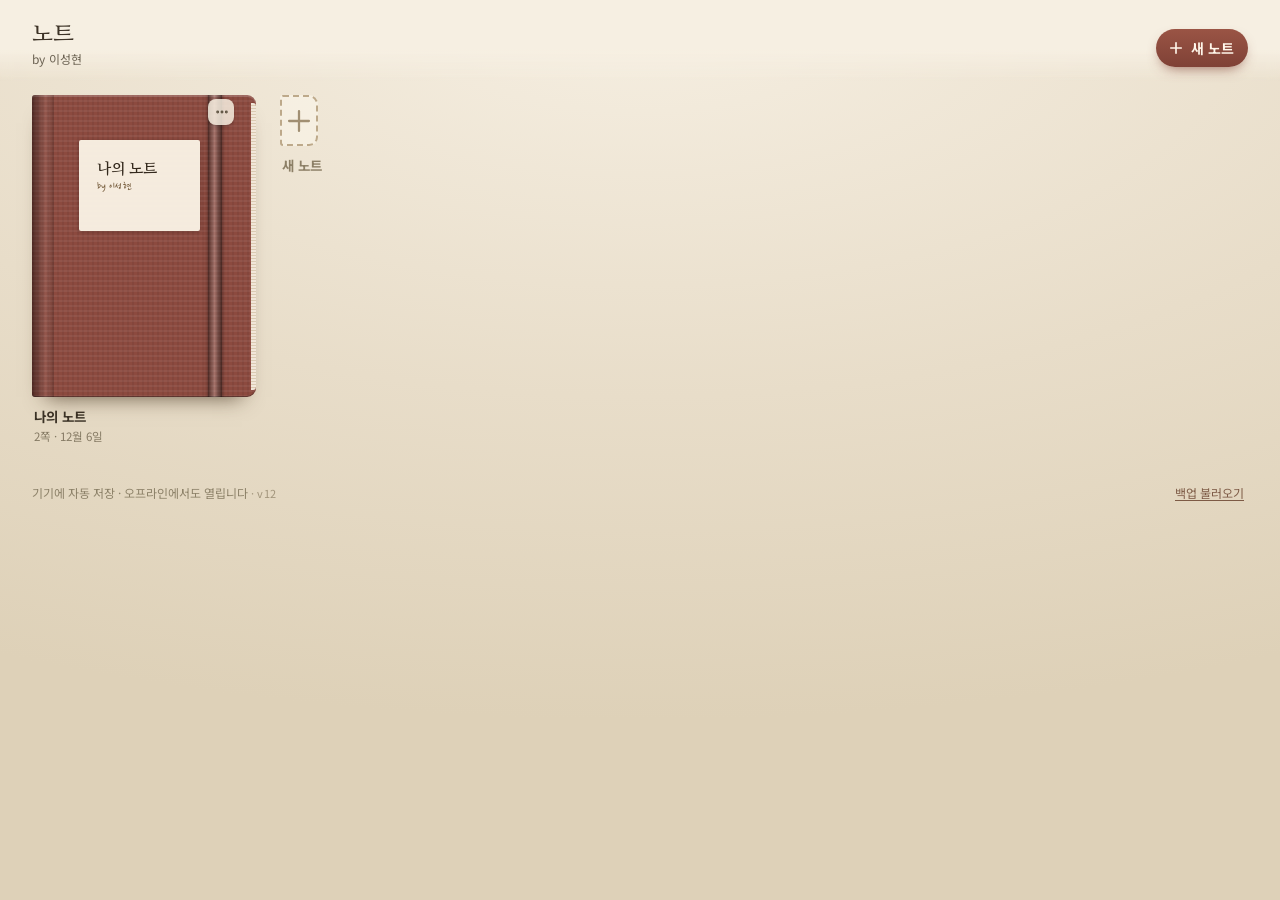
==== commit dbffb9b4: "마우스 휠로 책장 넘기기(v12) — 아래/오른쪽 다음 쪽, 위/왼쪽 이전 쪽, 관성 연속 입력은 한 번만 넘기게 잠금(델타 누적·조용한 틈 감지·0.62초 쿨다운), 확대·창·스" ====
--- a/index.html
+++ b/index.html
@@ -16,7 +16,7 @@
 <link rel="preconnect" href="https://fonts.googleapis.com" />
 <link rel="preconnect" href="https://fonts.gstatic.com" crossorigin />
 <link href="https://fonts.googleapis.com/css2?family=Noto+Sans+KR:wght@400;500;700&family=Nanum+Myeongjo:wght@400;700&family=Nanum+Pen+Script&family=Gaegu:wght@400;700&family=Gowun+Dodum&display=swap" rel="stylesheet" />
-<link rel="stylesheet" href="styles.css?v=11" />
+<link rel="stylesheet" href="styles.css?v=12" />
 </head>
 <body>
 
@@ -72,7 +72,7 @@
       </button>
     </div>
     <footer class="shelf-foot">
-      <span class="shelf-hint">기기에 자동 저장 · 오프라인에서도 열립니다<span id="appVer" class="app-version">· v11</span></span>
+      <span class="shelf-hint">기기에 자동 저장 · 오프라인에서도 열립니다<span id="appVer" class="app-version">· v12</span></span>
       <button id="btnImportTop" class="link-btn" type="button">백업 불러오기</button>
     </footer>
   </section>
@@ -308,6 +308,6 @@
 
 <div id="printArea"></div>
 
-<script src="app.js?v=11"></script>
+<script src="app.js?v=12"></script>
 </body>
 </html>
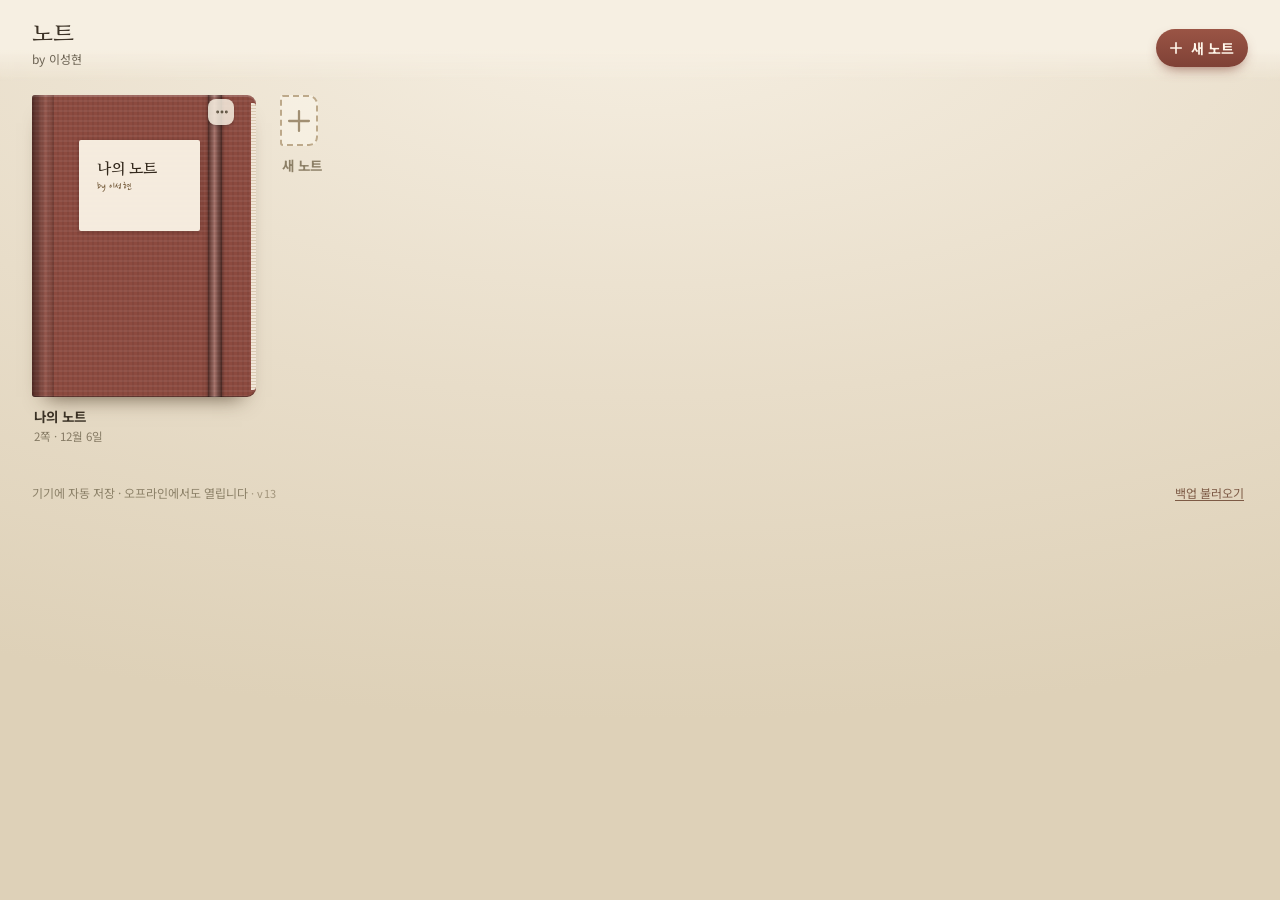
==== commit 66e34a56: "타이핑 글씨 색에 또렷한 파랑·빨강 추가(v13) — 글씨 색 8가지(검정·진파랑·파랑·진빨강·빨강·초록·보라·주황), 캐시 v13" ====
--- a/index.html
+++ b/index.html
@@ -16,7 +16,7 @@
 <link rel="preconnect" href="https://fonts.googleapis.com" />
 <link rel="preconnect" href="https://fonts.gstatic.com" crossorigin />
 <link href="https://fonts.googleapis.com/css2?family=Noto+Sans+KR:wght@400;500;700&family=Nanum+Myeongjo:wght@400;700&family=Nanum+Pen+Script&family=Gaegu:wght@400;700&family=Gowun+Dodum&display=swap" rel="stylesheet" />
-<link rel="stylesheet" href="styles.css?v=12" />
+<link rel="stylesheet" href="styles.css?v=13" />
 </head>
 <body>
 
@@ -72,7 +72,7 @@
       </button>
     </div>
     <footer class="shelf-foot">
-      <span class="shelf-hint">기기에 자동 저장 · 오프라인에서도 열립니다<span id="appVer" class="app-version">· v12</span></span>
+      <span class="shelf-hint">기기에 자동 저장 · 오프라인에서도 열립니다<span id="appVer" class="app-version">· v13</span></span>
       <button id="btnImportTop" class="link-btn" type="button">백업 불러오기</button>
     </footer>
   </section>
@@ -308,6 +308,6 @@
 
 <div id="printArea"></div>
 
-<script src="app.js?v=12"></script>
+<script src="app.js?v=13"></script>
 </body>
 </html>
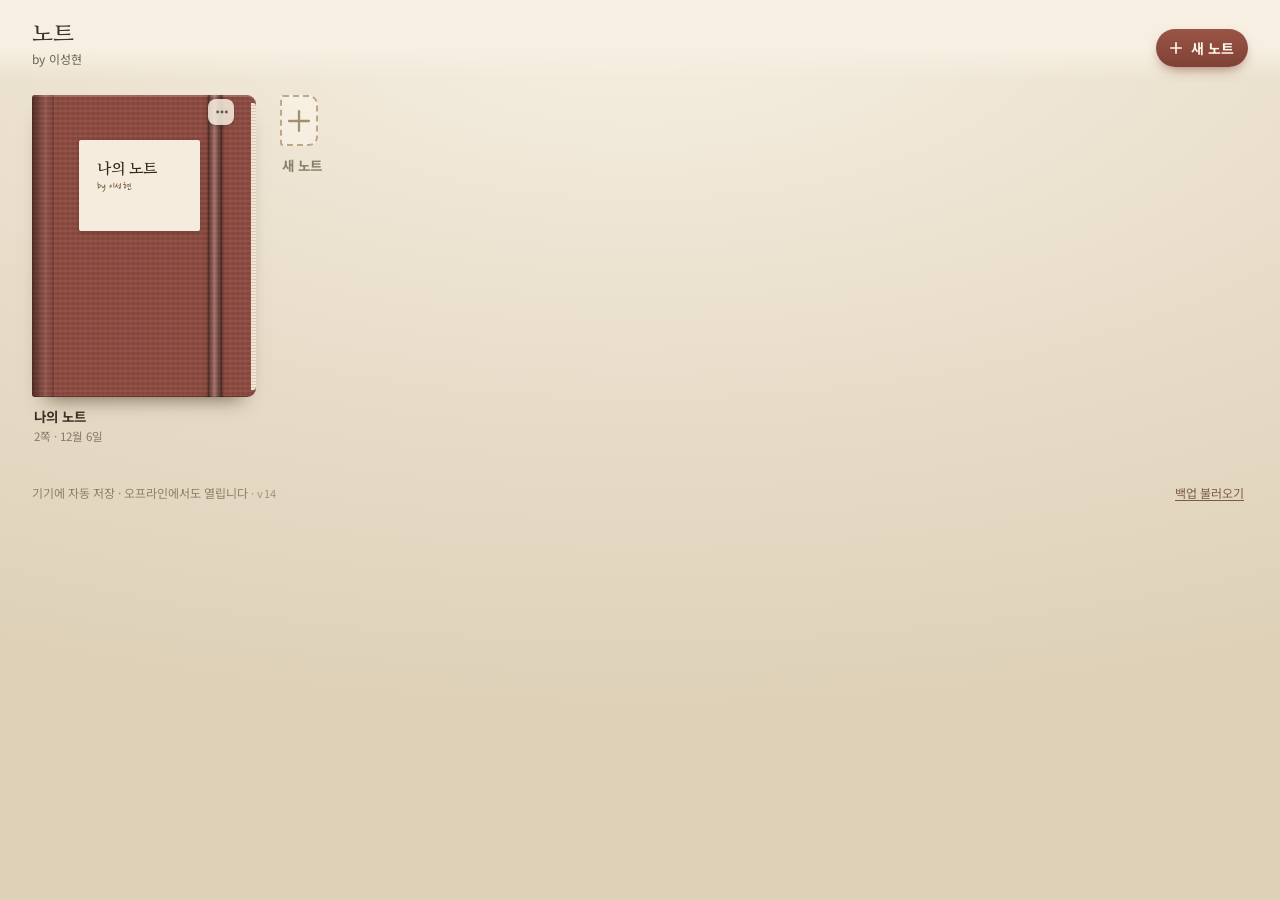
==== commit e7e8e317: "펜(연필) 색에 또렷한 파랑·빨강 추가(v14) — 펜 색 8가지(검정·진파랑·파랑·진빨강·빨강·초록·보라·주황), 타이핑 글씨 색과 동일 팔레트, 캐시 v14" ====
--- a/index.html
+++ b/index.html
@@ -16,7 +16,7 @@
 <link rel="preconnect" href="https://fonts.googleapis.com" />
 <link rel="preconnect" href="https://fonts.gstatic.com" crossorigin />
 <link href="https://fonts.googleapis.com/css2?family=Noto+Sans+KR:wght@400;500;700&family=Nanum+Myeongjo:wght@400;700&family=Nanum+Pen+Script&family=Gaegu:wght@400;700&family=Gowun+Dodum&display=swap" rel="stylesheet" />
-<link rel="stylesheet" href="styles.css?v=13" />
+<link rel="stylesheet" href="styles.css?v=14" />
 </head>
 <body>
 
@@ -308,6 +308,6 @@
 
 <div id="printArea"></div>
 
-<script src="app.js?v=13"></script>
+<script src="app.js?v=14"></script>
 </body>
 </html>
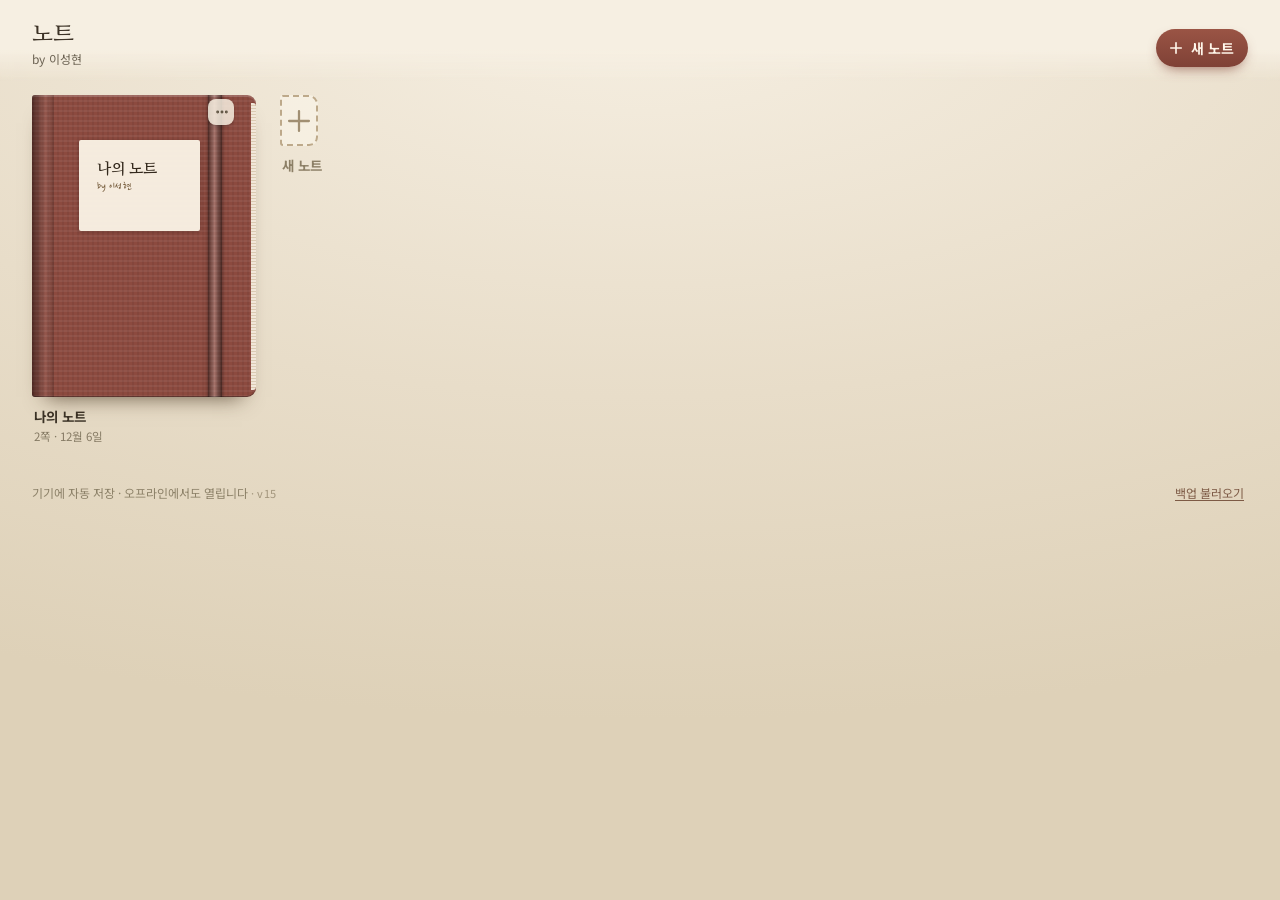
==== commit c78920bf: "사진을 마우스 왼쪽 버튼으로 끌어 옮기기(v15) — 어느 도구(펜·형광펜·지우개·타이핑·선택)에서든 사진 위에서 왼쪽 버튼으로 눌러 끌면 바로 선택되고 따라 이동, S펜·손가락 " ====
--- a/index.html
+++ b/index.html
@@ -16,7 +16,7 @@
 <link rel="preconnect" href="https://fonts.googleapis.com" />
 <link rel="preconnect" href="https://fonts.gstatic.com" crossorigin />
 <link href="https://fonts.googleapis.com/css2?family=Noto+Sans+KR:wght@400;500;700&family=Nanum+Myeongjo:wght@400;700&family=Nanum+Pen+Script&family=Gaegu:wght@400;700&family=Gowun+Dodum&display=swap" rel="stylesheet" />
-<link rel="stylesheet" href="styles.css?v=14" />
+<link rel="stylesheet" href="styles.css?v=15" />
 </head>
 <body>
 
@@ -72,7 +72,7 @@
       </button>
     </div>
     <footer class="shelf-foot">
-      <span class="shelf-hint">기기에 자동 저장 · 오프라인에서도 열립니다<span id="appVer" class="app-version">· v13</span></span>
+      <span class="shelf-hint">기기에 자동 저장 · 오프라인에서도 열립니다<span id="appVer" class="app-version">· v15</span></span>
       <button id="btnImportTop" class="link-btn" type="button">백업 불러오기</button>
     </footer>
   </section>
@@ -308,6 +308,6 @@
 
 <div id="printArea"></div>
 
-<script src="app.js?v=14"></script>
+<script src="app.js?v=15"></script>
 </body>
 </html>
--- a/styles.css
+++ b/styles.css
@@ -516,6 +516,10 @@
 .obj { pointer-events: auto; }
 .spread.drawing .obj { pointer-events: none; }
 .spread.drawing .obj .txt, .spread.drawing .obj .item, .spread.drawing .obj .chk-head { user-select: none; -webkit-user-select: none; }
+/* 사진은 필기 도구를 쓰는 중에도 마우스로 잡아 옮길 수 있게 살려 둔다(v15).
+   S팬·손가락 필기는 사진 위에서도 그대로 되도록 위 버튼줄은 이때 누를 수 없게 둔다. */
+.spread.drawing .obj-image { pointer-events: auto; }
+.spread.drawing .obj-image .handle-bar { display: none; }   /* 필기 도구일 때는 위 버튼줄을 보이지 않게(팬 필기를 막지 않게) */
 
 .page .folio {
   position: absolute;
@@ -663,10 +667,16 @@
 }
 
 /* 사진 */
+.obj-image { cursor: grab; }
+.obj-image.moving { cursor: grabbing; }
 .obj-image img {
   display: block;
   width: 100%;
   height: auto;
+  -webkit-user-drag: none;
+  user-select: none;
+  -webkit-user-select: none;
+  touch-action: none;
   border-radius: calc(var(--pscale) * 3px);
   box-shadow: 0 calc(var(--pscale) * 3px) calc(var(--pscale) * 10px) rgba(0, 0, 0, 0.22);
 }
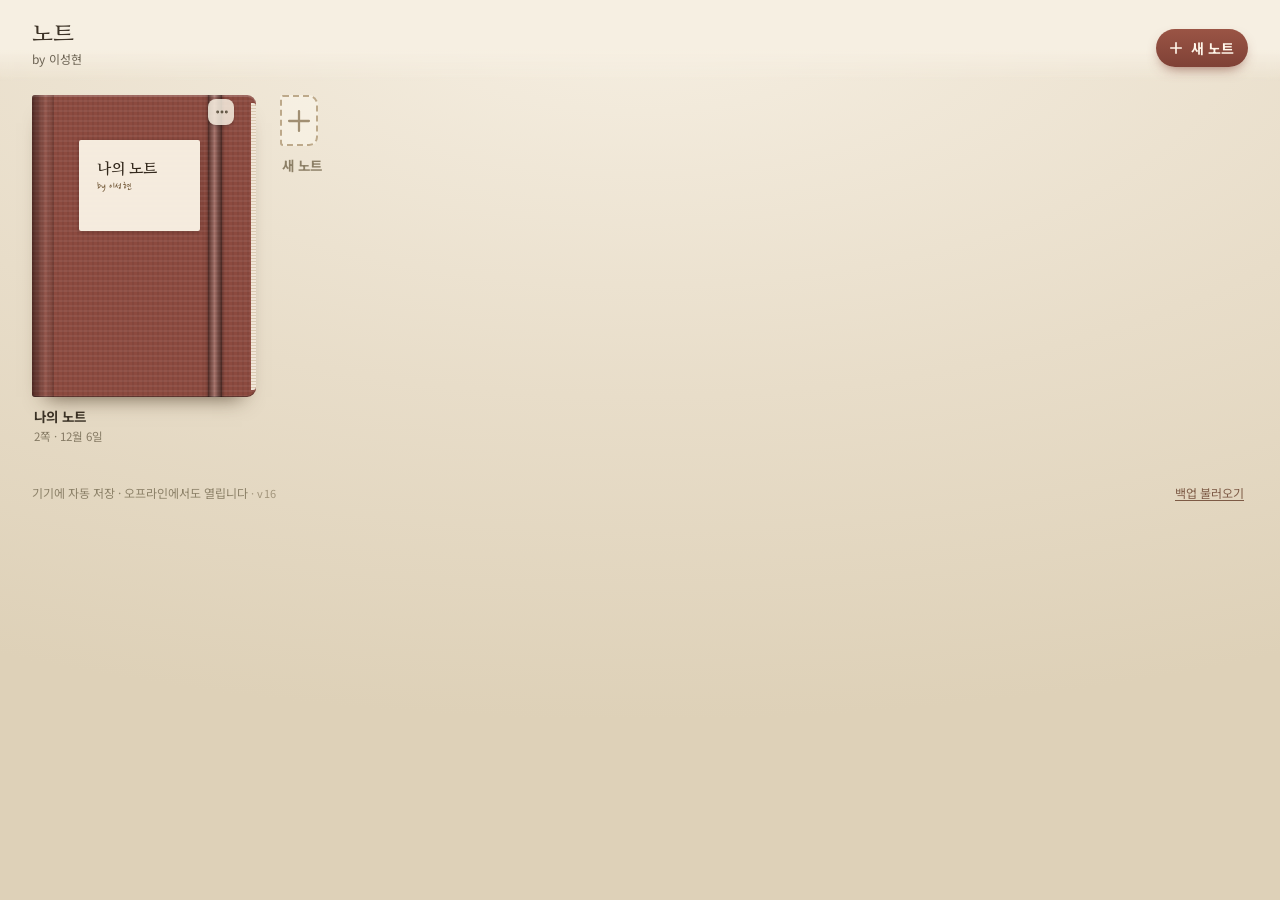
==== commit b898d485: "2쪽 보기 페이지 간 사진 드래그 이동(v16) — 끌고 있는 사진의 중심이 반대쪽 종이로 넘어가면 그 쪽 objects로 옮겨 담고 대상 쪽 좌표로 저장, 끌는 동안 종이 경계에" ====
--- a/index.html
+++ b/index.html
@@ -16,7 +16,7 @@
 <link rel="preconnect" href="https://fonts.googleapis.com" />
 <link rel="preconnect" href="https://fonts.gstatic.com" crossorigin />
 <link href="https://fonts.googleapis.com/css2?family=Noto+Sans+KR:wght@400;500;700&family=Nanum+Myeongjo:wght@400;700&family=Nanum+Pen+Script&family=Gaegu:wght@400;700&family=Gowun+Dodum&display=swap" rel="stylesheet" />
-<link rel="stylesheet" href="styles.css?v=15" />
+<link rel="stylesheet" href="styles.css?v=16" />
 </head>
 <body>
 
@@ -72,7 +72,7 @@
       </button>
     </div>
     <footer class="shelf-foot">
-      <span class="shelf-hint">기기에 자동 저장 · 오프라인에서도 열립니다<span id="appVer" class="app-version">· v15</span></span>
+      <span class="shelf-hint">기기에 자동 저장 · 오프라인에서도 열립니다<span id="appVer" class="app-version">· v16</span></span>
       <button id="btnImportTop" class="link-btn" type="button">백업 불러오기</button>
     </footer>
   </section>
@@ -308,6 +308,6 @@
 
 <div id="printArea"></div>
 
-<script src="app.js?v=15"></script>
+<script src="app.js?v=16"></script>
 </body>
 </html>
--- a/styles.css
+++ b/styles.css
@@ -476,6 +476,9 @@
 }
 
 .page .bg { position: absolute; inset: 0; pointer-events: none; }
+
+/* 사진·객체를 끌어 옮기는 동안 — 종이 경계에 막혀 잘리지 않고 두 쪽 사이를 넘나들 수 있게 (v16) */
+.page.obj-dragging { overflow: visible; z-index: 25; }
 
 .page.lined .bg {
   background-image: repeating-linear-gradient(
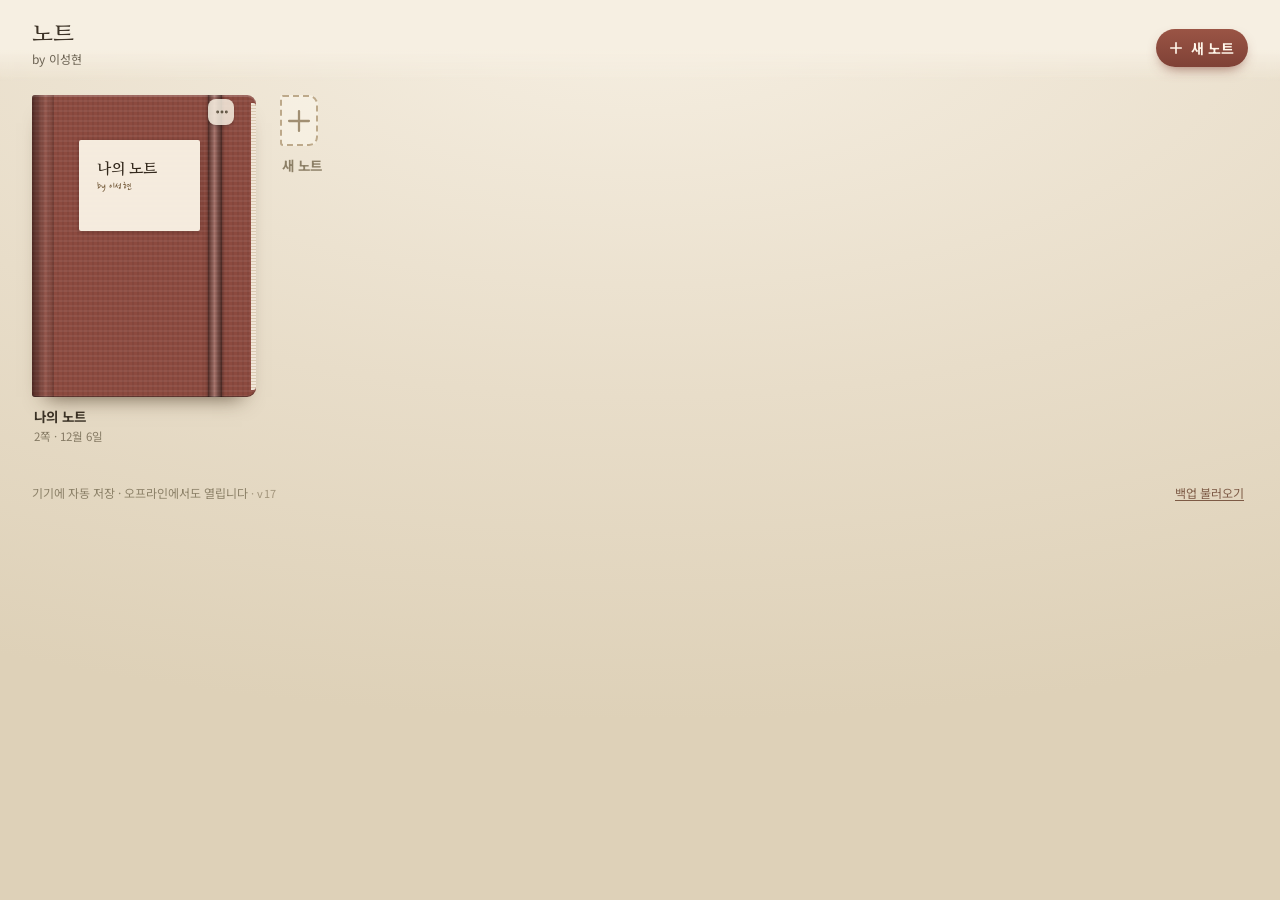
==== commit 100cdbbc: "사진 오른쪽 클릭 메뉴(v17) — 사진 위에서 마우스 오른쪽 버튼을 누르면 브라우저 기본 메뉴 대신 앱 메뉴(이미지 복사·저장·공유 / 삭제)가 커서 자리에 뜨고, 삭제는 pus" ====
--- a/index.html
+++ b/index.html
@@ -16,7 +16,7 @@
 <link rel="preconnect" href="https://fonts.googleapis.com" />
 <link rel="preconnect" href="https://fonts.gstatic.com" crossorigin />
 <link href="https://fonts.googleapis.com/css2?family=Noto+Sans+KR:wght@400;500;700&family=Nanum+Myeongjo:wght@400;700&family=Nanum+Pen+Script&family=Gaegu:wght@400;700&family=Gowun+Dodum&display=swap" rel="stylesheet" />
-<link rel="stylesheet" href="styles.css?v=16" />
+<link rel="stylesheet" href="styles.css?v=17" />
 </head>
 <body>
 
@@ -49,6 +49,8 @@
   <symbol id="i-fullscreen" viewBox="0 0 24 24"><path d="M9.5 3.5H3.5v6"/><path d="M14.5 3.5h6v6"/><path d="M14.5 20.5h6v-6"/><path d="M9.5 20.5h-6v-6"/></symbol>
   <symbol id="i-unfullscreen" viewBox="0 0 24 24"><path d="M3.5 9.5h6v-6"/><path d="M20.5 9.5h-6v-6"/><path d="M20.5 14.5h-6v6"/><path d="M3.5 14.5h6v6"/></symbol>
   <symbol id="i-grip" viewBox="0 0 24 24"><circle cx="9" cy="7" r="1.2"/><circle cx="15" cy="7" r="1.2"/><circle cx="9" cy="12" r="1.2"/><circle cx="15" cy="12" r="1.2"/><circle cx="9" cy="17" r="1.2"/><circle cx="15" cy="17" r="1.2"/></symbol>
+  <symbol id="i-copy" viewBox="0 0 24 24"><rect x="8.5" y="8.5" width="11" height="11" rx="2.2"/><path d="M15.5 5.5A2 2 0 0 0 13.5 3.5h-8a2 2 0 0 0-2 2v8a2 2 0 0 0 2 2"/></symbol>
+  <symbol id="i-share" viewBox="0 0 24 24"><path d="M12 15.5V3.5"/><path d="m7.5 8 4.5-4.5L16.5 8"/><path d="M5 13v5.5a2 2 0 0 0 2 2h10a2 2 0 0 0 2-2V13"/></symbol>
 </svg>
 
 <div id="app">
@@ -72,7 +74,7 @@
       </button>
     </div>
     <footer class="shelf-foot">
-      <span class="shelf-hint">기기에 자동 저장 · 오프라인에서도 열립니다<span id="appVer" class="app-version">· v16</span></span>
+      <span class="shelf-hint">기기에 자동 저장 · 오프라인에서도 열립니다<span id="appVer" class="app-version">· v17</span></span>
       <button id="btnImportTop" class="link-btn" type="button">백업 불러오기</button>
     </footer>
   </section>
@@ -198,6 +200,15 @@
   <button type="button" data-book="delete" class="danger"><svg class="ico"><use href="#i-trash"/></svg>노트 삭제</button>
 </div>
 
+<!-- 사진 오른쪽 클릭 메뉴 (v17) -->
+<div id="imgMenu" class="popover img-menu" role="menu" aria-label="사진 메뉴" hidden>
+  <button type="button" data-img="copy" role="menuitem"><svg class="ico"><use href="#i-copy"/></svg>이미지 복사</button>
+  <button type="button" data-img="save" role="menuitem"><svg class="ico"><use href="#i-down"/></svg>이미지 저장</button>
+  <button type="button" data-img="share" role="menuitem"><svg class="ico"><use href="#i-share"/></svg>이미지 공유</button>
+  <hr />
+  <button type="button" data-img="delete" class="danger" role="menuitem"><svg class="ico"><use href="#i-trash"/></svg>삭제</button>
+</div>
+
 <!-- 노트 설정 시트 -->
 <div id="settingsSheet" class="sheet" hidden>
   <div class="sheet-head">
@@ -308,6 +319,6 @@
 
 <div id="printArea"></div>
 
-<script src="app.js?v=16"></script>
+<script src="app.js?v=17"></script>
 </body>
 </html>
--- a/styles.css
+++ b/styles.css
@@ -552,6 +552,8 @@
 
 /* ── 객체 ── */
 .obj { position: absolute; }
+/* 사진은 길게 눌러도 브라우저의 이미지 메뉴·선택이 끼어들지 않게 */
+.obj-image img { -webkit-touch-callout: none; -webkit-user-select: none; user-select: none; }
 .obj .txt {
   outline: none;
   white-space: pre-wrap;
@@ -960,6 +962,12 @@
 .popover button:hover, .popover button:active { background: #f4ecdc; }
 .popover button.danger { color: #a33a2c; }
 .popover hr { border: 0; border-top: 1px solid #ece1cc; margin: 5px 8px; }
+
+/* 사진 오른쪽 클릭 메뉴(v17) — 커서 자리에 뜨는 작은 메뉴 */
+.img-menu { min-width: 168px; z-index: 66; }
+.img-menu button { padding: 10px 12px; gap: 9px; }
+.img-menu .ico { width: 19px; height: 19px; }
+.img-menu button.danger { font-weight: 700; }
 
 .sheet {
   position: fixed;
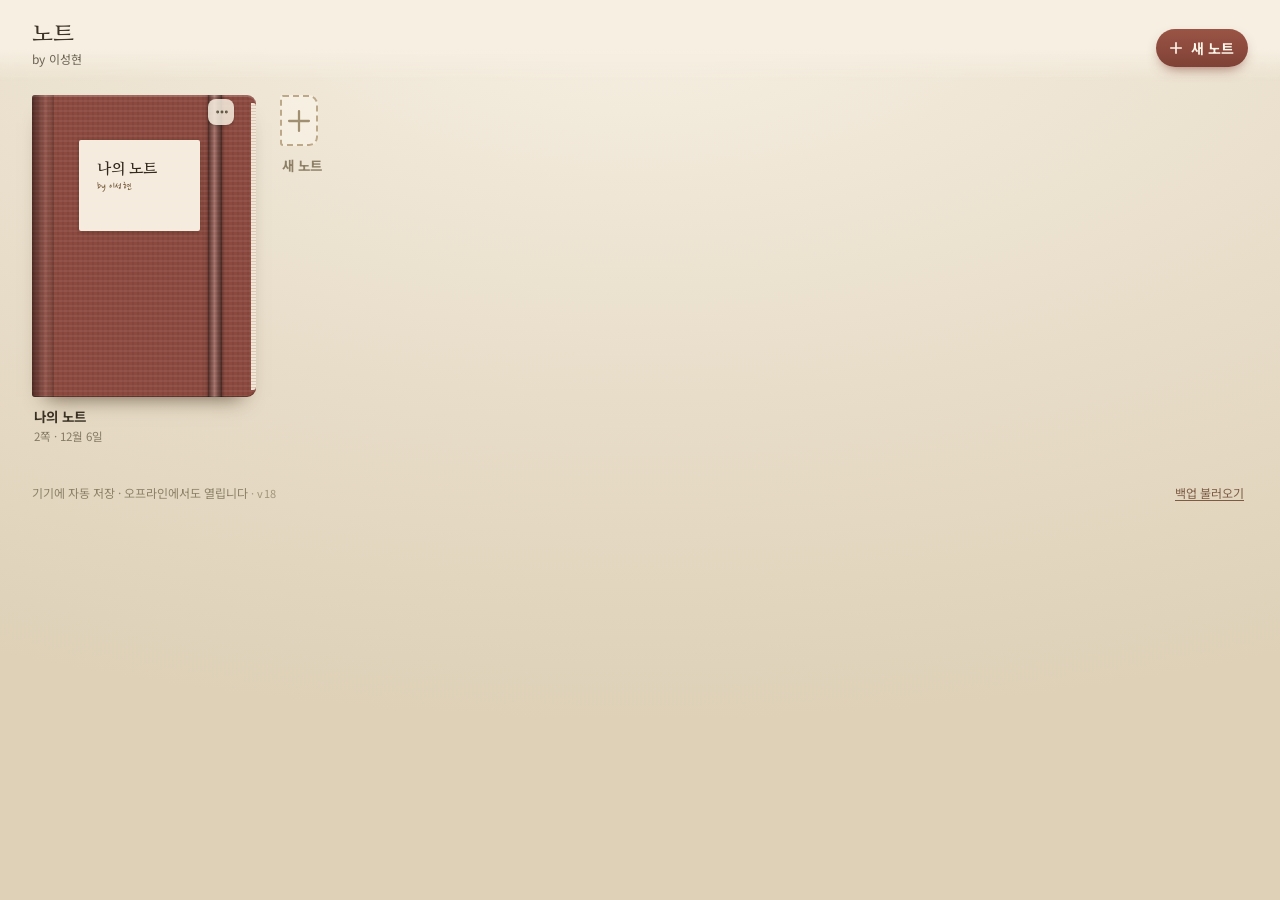
==== commit 327a492f: "문자박스를 마우스로 끌어 옮기기(v18) — 편집 중이 아닐 때 문자박스 몸통을 마우스 왼쪽 버튼으로 눌러 4px 넘게 끌면 사진과 같은 startMove 경로로 부드럽게 이동(도" ====
--- a/index.html
+++ b/index.html
@@ -16,7 +16,7 @@
 <link rel="preconnect" href="https://fonts.googleapis.com" />
 <link rel="preconnect" href="https://fonts.gstatic.com" crossorigin />
 <link href="https://fonts.googleapis.com/css2?family=Noto+Sans+KR:wght@400;500;700&family=Nanum+Myeongjo:wght@400;700&family=Nanum+Pen+Script&family=Gaegu:wght@400;700&family=Gowun+Dodum&display=swap" rel="stylesheet" />
-<link rel="stylesheet" href="styles.css?v=17" />
+<link rel="stylesheet" href="styles.css?v=18" />
 </head>
 <body>
 
@@ -74,7 +74,7 @@
       </button>
     </div>
     <footer class="shelf-foot">
-      <span class="shelf-hint">기기에 자동 저장 · 오프라인에서도 열립니다<span id="appVer" class="app-version">· v17</span></span>
+      <span class="shelf-hint">기기에 자동 저장 · 오프라인에서도 열립니다<span id="appVer" class="app-version">· v18</span></span>
       <button id="btnImportTop" class="link-btn" type="button">백업 불러오기</button>
     </footer>
   </section>
@@ -319,6 +319,6 @@
 
 <div id="printArea"></div>
 
-<script src="app.js?v=17"></script>
+<script src="app.js?v=18"></script>
 </body>
 </html>
--- a/styles.css
+++ b/styles.css
@@ -523,6 +523,10 @@
    S팬·손가락 필기는 사진 위에서도 그대로 되도록 위 버튼줄은 이때 누를 수 없게 둔다. */
 .spread.drawing .obj-image { pointer-events: auto; }
 .spread.drawing .obj-image .handle-bar { display: none; }   /* 필기 도구일 때는 위 버튼줄을 보이지 않게(팬 필기를 막지 않게) */
+/* 문자박스도 필기 도구에서 마우스로 잡아 옮길 수 있게 살려 둔다(v18).
+   S펜·손가락 필기는 문자 위에서도 그대로 되도록 위 버튼줄은 이때 누를 수 없게 둔다. */
+.spread.drawing .obj-text { pointer-events: auto; }
+.spread.drawing .obj-text .handle-bar { display: none; }
 
 .page .folio {
   position: absolute;
@@ -567,6 +571,9 @@
   cursor: text;
 }
 .obj.selected .txt { box-shadow: 0 0 0 1px rgba(90, 140, 230, 0.6); background: rgba(120, 170, 255, 0.07); }
+/* 편집 중이 아닌 문자박스는 마우스로 잡아 옮길 수 있다는 손 모양(v18) */
+.obj-text:not(:focus-within) .txt { cursor: grab; }
+.obj-text.moving, .obj-text.moving .txt { cursor: grabbing; }
 
 .handle-bar {
   position: absolute;
